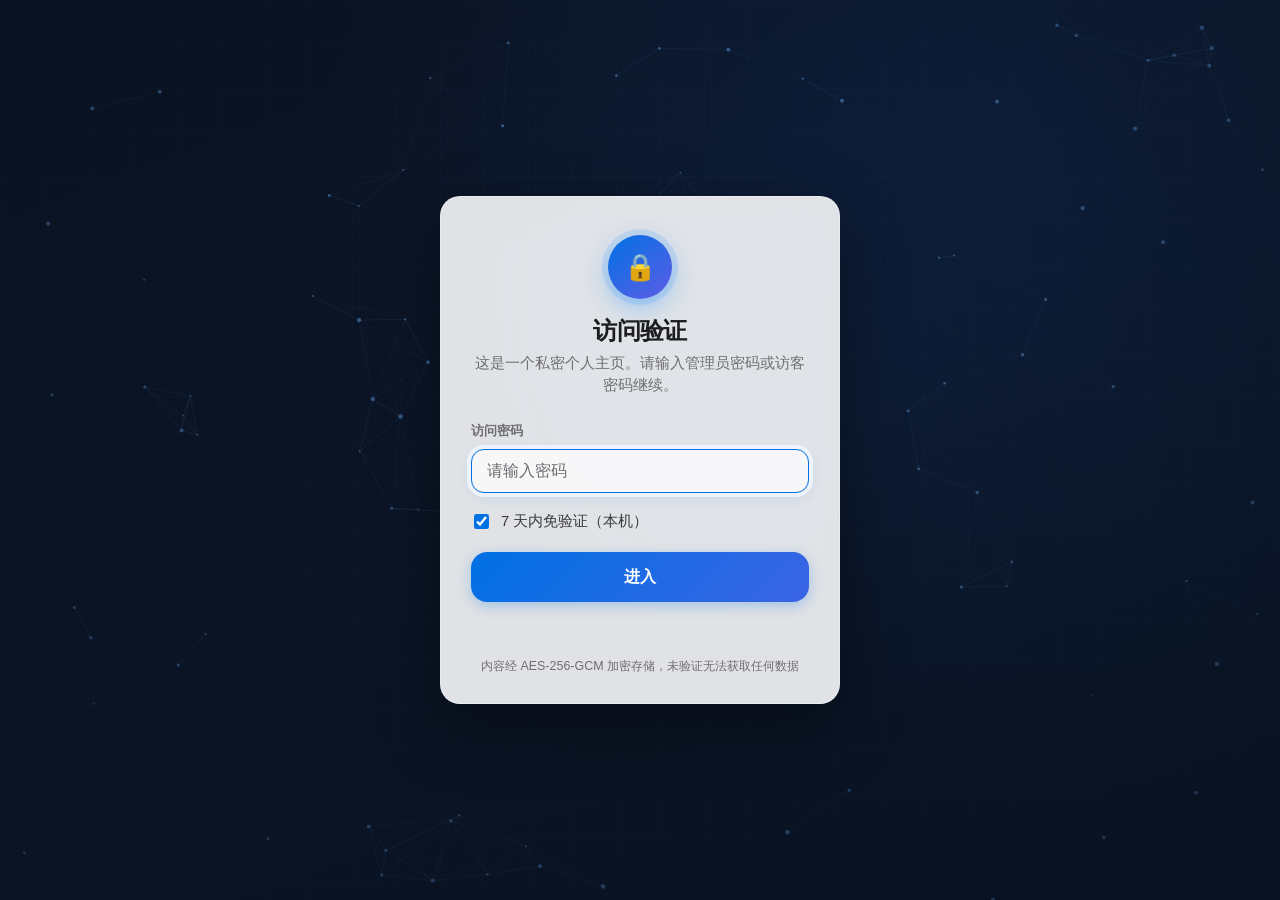
==== index.html @ 786c77e2 "revert: 底色恢复近白,移除全站粒子背景层(保留登录页粒子与各页光晕)" ====
<!DOCTYPE html>
<html lang="zh-CN" data-theme="light">
<head>
<meta charset="UTF-8" />
<meta name="viewport" content="width=device-width, initial-scale=1, viewport-fit=cover" />
<title>个人主页 · 访问验证</title>
<meta name="description" content="个人主页私密空间，需要访问密码。请输入管理员或访客密码后浏览完整内容。" />
<meta name="keywords" content="个人主页,简历,作品集,成长经历" />
<meta name="robots" content="index, follow" />
<meta name="theme-color" content="#ffffff" />
<meta property="og:type" content="website" />
<meta property="og:title" content="个人主页 · 访问验证" />
<meta property="og:description" content="个人主页私密空间，需要访问密码。" />
<link rel="icon" href="data:image/svg+xml,%3Csvg xmlns='http://www.w3.org/2000/svg' viewBox='0 0 100 100'%3E%3Ctext y='.9em' font-size='90'%3E%F0%9F%94%92%3C/text%3E%3C/svg%3E" />
<link rel="stylesheet" href="./assets/css/style.css?v=20260822e" />
</head>
<body>
<div id="app" class="app-root">
  <div class="boot-loading"><span class="spinner"></span><p>正在加载…</p></div>
</div>
<button id="backToTop" class="back-to-top" type="button" title="回到顶部" aria-label="回到顶部" hidden>↑</button>
<div id="toastHost" class="toast-host" aria-live="polite"></div>
<script type="module" src="./assets/js/app.js?v=20260822e"></script>
<noscript>
  <div style="padding:40px;text-align:center;font-family:sans-serif">
    本站需要启用 JavaScript 才能进行访问验证。
  </div>
</noscript>
</body>
</html>
---- assets/css/style.css ----
@charset "UTF-8";

/* ============================================================
   个人主页 · 全局样式（Apple 风 + 深蓝封面，参考 zzy420328.github.io）
   ============================================================ */

:root {
  --brand: #0071e3;
  --brand-soft: #eef4fd;
  --brand-strong: #0058b0;
  --bg: #f5f5f7;
  --bg-elev: #ffffff;
  --bg-sunken: #ececf0;
  --ink: #1d1d1f;
  --fill: rgba(0, 0, 0, 0.05);
  --fill-strong: rgba(0, 0, 0, 0.09);
  --text: #1d1d1f;
  --text-soft: #3a3a3f;
  --muted: #6e6e73;
  --border: rgba(0, 0, 0, 0.08);
  --danger: #d63031;
  --success: #1f8a4c;
  --warning: #c77700;
  --accent: #5e5ce6;
  --teal: #00a5a5;
  --amber: #c77700;
  --radius: 20px;
  --radius-sm: 14px;
  --shadow: 0 4px 16px rgba(0, 0, 0, 0.05), 0 16px 40px rgba(0, 0, 0, 0.06);
  --shadow-sm: 0 2px 10px rgba(0, 0, 0, 0.04);
  --shadow-hover: 0 8px 24px rgba(0, 0, 0, 0.08), 0 20px 48px rgba(0, 0, 0, 0.08);
  --maxw: 1080px;
  --nav-h: 64px;
  --font: -apple-system, BlinkMacSystemFont, "SF Pro Display", "SF Pro Text",
    "PingFang SC", "HarmonyOS Sans SC", "MiSans", "Microsoft YaHei",
    "Helvetica Neue", Arial, sans-serif;
  --mono: ui-monospace, "SF Mono", SFMono-Regular, Menlo, Consolas, monospace;
}

* { box-sizing: border-box; }

html { scroll-behavior: smooth; -webkit-text-size-adjust: 100%; }

body {
  margin: 0;
  font-family: var(--font);
  background: var(--bg);
  color: var(--text);
  line-height: 1.7;
  font-size: 16px;
  letter-spacing: 0;
  -webkit-font-smoothing: antialiased;
  text-rendering: optimizeLegibility;
  transition: background-color .25s ease, color .25s ease;
}

/* ---------- 每页专属动态背景 ---------- */

body::before {
  content: "";
  position: fixed; inset: 0;
  z-index: -1;
  pointer-events: none;
  background-image: var(--page-glow, none);
  background-size: 190% 190%;
  animation: bgDrift 30s ease-in-out infinite alternate;
}
@keyframes bgDrift {
  from { background-position: 0% 0%; }
  to { background-position: 100% 100%; }
}

/* 简历页 · 学术蓝 */
body[data-page="resume"] { --page-glow:
  radial-gradient(58% 48% at 14% 0%, color-mix(in srgb, #0071e3 14%, var(--bg)), transparent 70%),
  radial-gradient(50% 44% at 88% 16%, color-mix(in srgb, #5e5ce6 11%, var(--bg)), transparent 70%);
}
/* 实习经历页 · 靛青旅程 */
body[data-page="timeline"] { --page-glow:
  radial-gradient(56% 46% at 84% 0%, color-mix(in srgb, #5e5ce6 14%, var(--bg)), transparent 70%),
  radial-gradient(48% 42% at 10% 22%, color-mix(in srgb, #00a5a5 11%, var(--bg)), transparent 70%);
}
/* 项目经历页 · 琥珀创造 */
body[data-page="about"] { --page-glow:
  radial-gradient(56% 46% at 20% 0%, color-mix(in srgb, #c77700 12%, var(--bg)), transparent 70%),
  radial-gradient(46% 40% at 85% 20%, color-mix(in srgb, #d64545 9%, var(--bg)), transparent 70%);
}
/* 联系页 · 青色通讯 */
body[data-page="contact"] { --page-glow:
  radial-gradient(58% 48% at 50% 0%, color-mix(in srgb, #00a5a5 13%, var(--bg)), transparent 72%);
}
/* 搜索页 · 紫罗兰 */
body[data-page="search"] { --page-glow:
  radial-gradient(52% 46% at 82% 0%, color-mix(in srgb, #af52de 11%, var(--bg)), transparent 70%);
}
/* 文章页 · 静谧蓝灰 */
body[data-page="post"] { --page-glow:
  radial-gradient(50% 42% at 16% 0%, color-mix(in srgb, #0071e3 10%, var(--bg)), transparent 70%);
}
/* 404 · 活泼双色调 */
body[data-page="404"] { --page-glow:
  radial-gradient(50% 44% at 20% 10%, color-mix(in srgb, #af52de 13%, var(--bg)), transparent 70%),
  radial-gradient(50% 44% at 80% 80%, color-mix(in srgb, #ff9f0a 12%, var(--bg)), transparent 70%);
}
/* 项目作品集 · 玫瑰 */
body[data-page="works"] { --page-glow:
  radial-gradient(52% 44% at 80% 0%, color-mix(in srgb, #ff375f 10%, var(--bg)), transparent 70%);
}

a { color: var(--brand); text-decoration: none; }
a:active { opacity: .55; }
img { max-width: 100%; }
h1, h2, h3, h4 { line-height: 1.2; font-weight: 700; color: var(--text); letter-spacing: -0.022em; }
h1 { font-size: 1.9rem; margin: 0 0 .5em; }
h2 { font-size: 1.35rem; margin: 1.7em 0 .7em; }
h3 { font-size: 1.1rem; margin: 1.4em 0 .5em; }
p { margin: 0 0 1em; }
hr { border: none; border-top: 1px solid var(--border); margin: 1.8em 0; }
.muted { color: var(--muted); }
.text-soft { color: var(--text-soft); }
.center { text-align: center; }
.hidden { display: none !important; }

/* ---------- 动效基础 ---------- */

@keyframes fadeUp { from { opacity: 0; transform: translateY(22px); } to { opacity: 1; transform: none; } }
@keyframes popIn { from { opacity: 0; transform: scale(.86); } to { opacity: 1; transform: scale(1); } }
@keyframes floatSlow { 0%, 100% { transform: translateY(0); } 50% { transform: translateY(-7px); } }

/* ---------- 通用组件 ---------- */

.btn {
  position: relative;
  display: inline-flex;
  align-items: center;
  justify-content: center;
  gap: 6px;
  padding: 10px 20px;
  border-radius: 980px;
  border: none;
  background: var(--fill);
  color: var(--text);
  font-size: .94rem;
  font-weight: 600;
  font-family: inherit;
  cursor: pointer;
  overflow: hidden;
  transition: transform .2s cubic-bezier(.2, .8, .3, 1), box-shadow .25s ease, background-color .2s ease, opacity .15s ease;
  white-space: nowrap;
  -webkit-tap-highlight-color: transparent;
}
.btn:hover { background: var(--fill-strong); text-decoration: none; transform: translateY(-1px); box-shadow: 0 6px 18px rgba(0, 0, 0, 0.1); }
.btn:active { transform: translateY(0) scale(.97); opacity: .8; }
.btn:disabled { opacity: .4; cursor: not-allowed; transform: none; box-shadow: none; }
.btn-primary {
  background: linear-gradient(135deg, var(--brand) 0%, #5e5ce6 100%);
  background-size: 160% 160%;
  color: #fff;
  box-shadow: 0 4px 14px rgba(0, 113, 227, 0.28);
}
.btn-primary::after {
  content: ""; position: absolute; top: 0; left: -90%;
  width: 45%; height: 100%;
  background: linear-gradient(105deg, transparent, rgba(255, 255, 255, 0.38), transparent);
  transform: skewX(-20deg);
  transition: left .65s ease;
  pointer-events: none;
}
.btn-primary:hover {
  background-position: 95% 100%;
  color: #fff;
  box-shadow: 0 8px 24px rgba(0, 113, 227, 0.42);
}
.btn-primary:hover::after { left: 140%; }
.btn-danger {
  color: var(--danger);
  background: linear-gradient(180deg, transparent, color-mix(in srgb, var(--danger) 5%, transparent));
}
.btn-danger:hover {
  background: color-mix(in srgb, var(--danger) 12%, transparent);
  box-shadow: 0 6px 18px color-mix(in srgb, var(--danger) 22%, transparent);
}
.btn-sm { padding: 6px 14px; font-size: .84rem; }
.btn-sm::after { display: none; }
.btn-block { width: 100%; padding: 14px 18px; border-radius: 16px; font-size: 1.02rem; font-weight: 600; }

input[type="text"], input[type="password"], input[type="number"],
input[type="date"], input[type="url"], input[type="email"], select, textarea {
  width: 100%;
  padding: 12px 15px;
  border: 1px solid var(--border);
  border-radius: 13px;
  background: var(--bg-elev);
  color: var(--text);
  font-family: inherit;
  font-size: 1rem;
  transition: box-shadow .22s ease, border-color .22s ease, transform .18s ease;
}
input:hover, select:hover, textarea:hover { border-color: color-mix(in srgb, var(--brand) 35%, var(--border)); }
input::placeholder, textarea::placeholder { color: var(--muted); }
textarea { resize: vertical; min-height: 96px; line-height: 1.7; }
textarea.mono { font-family: var(--mono); font-size: .9rem; }
input:focus, select:focus, textarea:focus {
  outline: none;
  border-color: var(--brand);
  box-shadow: 0 0 0 4px var(--brand-soft), 0 4px 14px rgba(0, 113, 227, 0.12);
}

.field { margin-bottom: 16px; }
.field > label { display: block; font-size: .82rem; font-weight: 600; margin-bottom: 7px; color: var(--muted); }
.field .hint { font-size: .8rem; color: var(--muted); margin-top: 6px; padding: 0 2px; }
.grid-2 { display: grid; grid-template-columns: 1fr 1fr; gap: 0 16px; }

.card {
  background: var(--bg-elev);
  border: none;
  border-radius: var(--radius);
  padding: 26px 28px;
  box-shadow: var(--shadow-sm);
}

.tag {
  display: inline-block;
  padding: 7px 14px;
  border-radius: 12px;
  background: var(--fill);
  color: var(--text-soft);
  font-size: .82rem;
  font-weight: 600;
  line-height: 1.5;
  margin: 0 8px 8px 0;
  border: 1px solid transparent;
  transition: transform .18s ease, background-color .2s ease, border-color .2s ease, box-shadow .2s ease;
}
.tag:hover {
  transform: translateY(-2px);
  background: var(--brand-soft);
  border-color: color-mix(in srgb, var(--brand) 24%, transparent);
  color: var(--brand-strong);
  box-shadow: 0 4px 12px rgba(0, 113, 227, 0.14);
}
.tag-plain { background: transparent; color: var(--muted); padding: 2px 0; }
.tag-plain:hover { transform: none; background: transparent; border-color: transparent; color: var(--muted); box-shadow: none; }

.badge {
  display: inline-block;
  padding: 3px 11px;
  border-radius: 980px;
  font-size: .74rem;
  font-weight: 700;
  background: var(--fill);
  color: var(--muted);
}
.badge-draft { color: var(--warning); background: color-mix(in srgb, var(--warning) 14%, transparent); }
.badge-lock { color: var(--danger); background: color-mix(in srgb, var(--danger) 12%, transparent); }

.empty { text-align: center; padding: 60px 16px; color: var(--muted); font-size: .95rem; }

.spinner {
  display: inline-block;
  width: 18px; height: 18px;
  border: 2px solid var(--border);
  border-top-color: var(--brand);
  border-radius: 50%;
  animation: spin .7s linear infinite;
  vertical-align: -3px;
}
@keyframes spin { to { transform: rotate(360deg); } }

.boot-loading { display: flex; flex-direction: column; align-items: center; justify-content: center; min-height: 70vh; gap: 12px; color: var(--muted); }

/* ---------- 登录 / 初始化（科技风粒子背景） ---------- */

.gate {
  position: relative;
  min-height: 100vh;
  display: flex;
  align-items: center;
  justify-content: center;
  padding: 32px 18px;
  background:
    linear-gradient(rgba(120, 170, 255, 0.045) 1px, transparent 1px),
    linear-gradient(90deg, rgba(120, 170, 255, 0.045) 1px, transparent 1px),
    radial-gradient(circle at 78% 18%, rgba(23, 78, 166, 0.35), transparent 55%),
    linear-gradient(160deg, #0b1220 0%, #0e1a2e 55%, #091323 100%);
  background-size: 44px 44px, 44px 44px, auto, auto;
  overflow: hidden;
}
.gate-canvas {
  position: absolute; inset: 0;
  width: 100%; height: 100%;
  opacity: 0;
  animation: gateCanvasIn 1.2s ease both;
}
@keyframes gateCanvasIn { to { opacity: 1; } }
.gate-veil {
  position: absolute; inset: 0;
  background:
    radial-gradient(circle at 50% 42%, transparent 8%, rgba(9, 19, 35, 0.5) 82%),
    linear-gradient(180deg, rgba(10, 18, 32, 0.35) 0%, rgba(9, 16, 30, 0.55) 100%);
}
.gate-box {
  position: relative; z-index: 1;
  width: 100%;
  max-width: 400px;
  background: color-mix(in srgb, var(--bg-elev) 88%, transparent);
  backdrop-filter: blur(22px) saturate(160%);
  -webkit-backdrop-filter: blur(22px) saturate(160%);
  border: 1px solid rgba(255, 255, 255, 0.35);
  border-radius: var(--radius);
  padding: 38px 30px 26px;
  text-align: center;
  box-shadow: 0 24px 64px rgba(0, 0, 0, 0.4);
  animation: popIn .5s cubic-bezier(.2, .8, .3, 1) both;
}
.gate-box.wide { max-width: 540px; text-align: left; }
.gate-box .field, .gate-box .grid-2 { text-align: left; }
.gate-box input, .gate-box select, .gate-box textarea {
  background: color-mix(in srgb, var(--bg-elev) 75%, transparent);
}
@keyframes rise { from { opacity: 0; transform: translateY(12px); } }
.gate-logo {
  width: 64px; height: 64px; border-radius: 50%;
  display: flex; align-items: center; justify-content: center;
  background: linear-gradient(140deg, var(--brand), var(--accent));
  color: #fff; font-size: 26px; margin: 0 auto 18px;
  box-shadow: 0 0 0 6px rgba(10, 132, 255, 0.12), 0 8px 26px rgba(10, 132, 255, 0.35);
  animation: floatSlow 5s ease-in-out infinite;
}
.gate-box.wide .gate-logo { margin-left: 0; }
.gate h1 { font-size: 1.5rem; margin-bottom: 6px; letter-spacing: -0.03em; }
.gate .sub { color: var(--muted); font-size: .92rem; margin-bottom: 24px; line-height: 1.5; }
.gate-msg { font-size: .88rem; margin: 12px 0 0; min-height: 20px; }
.gate-msg.error { color: var(--danger); }
.gate-msg.ok { color: var(--success); }
.gate-foot { margin-top: 22px; font-size: .78rem; color: var(--muted); text-align: center; }
.remember {
  display: flex; align-items: center; gap: 10px;
  font-size: .92rem; color: var(--text-soft);
  margin: 4px 0 18px; text-align: left; cursor: pointer;
}
.remember input { width: auto; accent-color: var(--brand); transform: scale(1.15); }

/* ---------- 导航栏（成电蓝学术风） ---------- */

:root {
  --nav-ink: #003366;          /* 成电蓝 */
  --nav-ink-soft: #33517a;
  --nav-line: rgba(0, 51, 102, 0.14);
  --nav-accent: #003366;
}

/* ---------- 导航栏（深蓝科技底 + 流光） ---------- */

.nav {
  position: sticky;
  top: 0;
  z-index: 50;
  background: linear-gradient(135deg, rgba(0, 38, 76, 0.96) 0%, rgba(8, 58, 118, 0.94) 55%, rgba(10, 74, 143, 0.92) 100%);
  backdrop-filter: saturate(160%) blur(16px);
  -webkit-backdrop-filter: saturate(160%) blur(16px);
  border-bottom: 1px solid rgba(255, 255, 255, 0.1);
  transition: box-shadow .3s ease;
}
/* 底部流光线：青白渐变缓慢扫过 */
.nav::after {
  content: ""; position: absolute;
  left: 0; right: 0; bottom: -1px; height: 2px;
  background: linear-gradient(90deg, transparent 0%, #2c6fd1 30%, #7fd8ff 50%, #2c6fd1 70%, transparent 100%);
  background-size: 50% 100%;
  background-repeat: no-repeat;
  animation: navGlow 7s linear infinite;
  opacity: 0;
  transition: opacity .3s ease;
  pointer-events: none;
}
.nav.scrolled { box-shadow: 0 8px 28px rgba(0, 20, 50, 0.35); }
.nav.scrolled::after { opacity: 0.9; }
@keyframes navGlow {
  0% { background-position: -60% 0; }
  100% { background-position: 160% 0; }
}

.nav-inner {
  max-width: var(--maxw);
  height: 64px;
  margin: 0 auto;
  padding: 0 22px;
  display: flex;
  align-items: center;
  gap: 18px;
  transition: height .3s cubic-bezier(.2, .8, .3, 1);
}
.nav.scrolled .nav-inner { height: 52px; }
.nav-brand {
  display: inline-flex; align-items: center; gap: 10px;
  letter-spacing: -0.02em; white-space: nowrap;
  color: #fff;
}
.nav-brand:hover { text-decoration: none; }
.brand-mark {
  display: grid; place-items: center;
  width: 36px; height: 36px; border-radius: 50%;
  background: linear-gradient(140deg, #2c6fd1, #5e9bd6);
  color: #fff; font-size: 16px; font-weight: 700; flex: none;
  box-shadow: 0 3px 12px rgba(46, 140, 255, 0.45);
  transition: transform .35s cubic-bezier(.2, .8, .3, 1), box-shadow .3s ease;
  animation: brandBreath 3.2s ease-in-out infinite;
}
@keyframes brandBreath {
  0%, 100% { box-shadow: 0 3px 12px rgba(46, 140, 255, 0.45), 0 0 0 0 rgba(127, 216, 255, 0.4); }
  50% { box-shadow: 0 3px 16px rgba(46, 140, 255, 0.55), 0 0 0 8px rgba(127, 216, 255, 0); }
}

.nav-brand:hover .brand-mark { transform: rotate(10deg) scale(1.06); }
.brand-text { display: flex; flex-direction: column; justify-content: center; line-height: 1.25; }
.brand-text b { font-size: 17px; font-weight: 700; color: #fff; }
.brand-text small {
  font-size: 9.5px; font-weight: 600; letter-spacing: .08em;
  color: rgba(255, 255, 255, 0.6); text-transform: uppercase;
}
.nav-links { display: flex; align-items: center; gap: 2px; margin-left: 8px; flex: 1; overflow-x: auto; scrollbar-width: none; }
.nav-links::-webkit-scrollbar { display: none; }
.nav-links a {
  position: relative;
  padding: 8px 13px;
  border-radius: 8px;
  color: rgba(255, 255, 255, 0.82);
  font-size: .92rem;
  font-weight: 500;
  white-space: nowrap;
  transition: background-color .2s ease, color .2s ease;
}
/* 下划线：悬停从中间展开一半，当前页完全展开 */
.nav-links a::after {
  content: ""; position: absolute;
  left: 13px; right: 13px; bottom: 3px;
  height: 2.5px; border-radius: 2px;
  background: linear-gradient(90deg, #7fd8ff, #a8c8f0);
  transform: scaleX(0);
  transform-origin: center;
  transition: transform .3s cubic-bezier(.2, .8, .3, 1);
}
.nav-links a:hover { background: rgba(255, 255, 255, 0.1); color: #fff; text-decoration: none; }
.nav-links a:hover::after { transform: scaleX(0.5); }
.nav-links a.active { background: rgba(255, 255, 255, 0.12); color: #fff; font-weight: 700; }
.nav-links a.active::after { transform: scaleX(1); }
.nav-actions { display: flex; align-items: center; gap: 6px; }
.nav .icon-btn { color: rgba(255, 255, 255, 0.85); }
.nav .icon-btn:hover { background: rgba(255, 255, 255, 0.14); color: #fff; box-shadow: none; transform: translateY(-1px); }
.role-chip {
  font-size: .74rem; padding: 3px 10px; border-radius: 980px;
  background: rgba(255, 255, 255, 0.12); color: rgba(255, 255, 255, 0.8); border: none; font-weight: 600;
}
.role-chip.admin { background: rgba(127, 216, 255, 0.2); color: #cfeaff; }
.icon-btn {
  width: 34px; height: 34px;
  display: inline-flex; align-items: center; justify-content: center;
  border-radius: 50%; border: none;
  background: transparent; color: var(--text-soft);
  cursor: pointer; font-size: 15px; padding: 0;
  transition: background-color .2s ease, transform .2s cubic-bezier(.2, .8, .3, 1), box-shadow .2s ease;
}
.icon-btn:hover {
  background: var(--brand-soft);
  color: var(--brand-strong);
  transform: translateY(-1px) rotate(-6deg);
  box-shadow: 0 4px 12px rgba(0, 113, 227, 0.18);
}
.icon-btn:active { transform: scale(.9); }

.nav-toggle { display: none; }

/* ---------- 布局 ---------- */

.page {
  max-width: var(--maxw);
  margin: 0 auto;
  padding: 34px 22px 90px;
  animation: fade .3s cubic-bezier(.32, .72, 0, 1) both;
}
.page-narrow { max-width: 860px; }
.page-wide { max-width: var(--maxw); }
@keyframes fade { from { opacity: 0; transform: translateY(6px); } }

.page-head { margin-bottom: 30px; }
.page-head h1 { margin-bottom: 8px; font-size: clamp(30px, 4.6vw, 44px); font-weight: 700; letter-spacing: -0.03em; }
.page-head .desc { color: var(--muted); margin: 0; font-size: 17px; max-width: 720px; }

.crumbs { font-size: .84rem; color: var(--muted); margin-bottom: 14px; }
.crumbs a { color: var(--brand); }
.crumbs span { margin: 0 5px; opacity: .5; }
.crumbs b { font-weight: 500; }

/* 小节标签（eyebrow 风格） */
.section-title {
  display: flex; align-items: center; gap: 10px;
  font-size: 13px; font-weight: 700; text-transform: uppercase;
  letter-spacing: .08em; color: var(--brand);
  margin: 44px 0 16px;
}
.section-title::before {
  content: ""; width: 18px; height: 3px; border-radius: 2px; flex: none;
  background: var(--brand);
}
.section-title .edit-btn { margin-left: auto; text-transform: none; letter-spacing: 0; }

/* ---------- 首页 · 深蓝封面 ---------- */

.landing {
  position: relative;
  width: 100%;
  margin-top: calc(var(--nav-h) * -1);
  padding-top: var(--nav-h);
}
.landing-bg {
  position: relative;
  width: 100%;
  min-height: calc(100vh - var(--nav-h));
  min-height: calc(100svh - var(--nav-h));
  display: grid; place-items: center;
  overflow: hidden;
  text-align: center;
  padding: 72px 22px 96px;
  background-color: #2b3a4d;
  background-image:
    radial-gradient(circle at 22% 28%, rgba(94, 130, 176, 0.55), transparent 55%),
    radial-gradient(circle at 78% 72%, rgba(46, 74, 104, 0.6), transparent 58%),
    linear-gradient(160deg, #35506e 0%, #24354a 55%, #1b2735 100%);
}
.landing-video {
  position: absolute; inset: 0;
  width: 100%; height: 100%;
  object-fit: cover;
  transform: scale(1.04);
  opacity: 0;
  transition: opacity 1s ease;
}
.landing-video.is-ready { opacity: 1; }
.landing-veil {
  position: absolute; inset: 0;
  background:
    radial-gradient(circle at 50% 36%, rgba(27, 39, 53, 0.18), rgba(24, 34, 48, 0.6) 78%),
    linear-gradient(180deg, rgba(48, 52, 58, 0.5) 0%, rgba(38, 42, 48, 0.6) 45%, rgba(20, 27, 38, 0.84) 100%);
}
.landing-inner {
  position: relative; z-index: 1;
  display: flex; flex-direction: column; align-items: center;
  max-width: 640px;
  animation: floatSlow 7s 1.4s ease-in-out infinite;
}
.avatar-ring {
  position: relative; display: block;
  width: 168px; height: 168px;
  border-radius: 50%;
  padding: 5px;
  background: linear-gradient(150deg, rgba(255, 255, 255, 0.95), rgba(255, 255, 255, 0.45));
  box-shadow: 0 20px 50px rgba(0, 0, 0, 0.4);
  cursor: pointer;
  transition: transform .35s cubic-bezier(.2, .8, .3, 1), box-shadow .35s ease;
  color: inherit;
  animation: popIn .7s cubic-bezier(.2, .8, .3, 1) both;
}
.avatar-ring:hover {
  transform: translateY(-6px) scale(1.04);
  box-shadow: 0 28px 62px rgba(0, 0, 0, 0.48);
  text-decoration: none;
}
.avatar-hint {
  position: absolute; inset: 5px;
  display: grid; place-items: center;
  border-radius: 50%;
  background: rgba(0, 0, 0, 0.46);
  color: #fff;
  font-size: 15px; font-weight: 600; letter-spacing: .06em;
  opacity: 0;
  transition: opacity .3s ease;
}
.avatar-ring:hover .avatar-hint { opacity: 1; }
.avatar-ring img,
.avatar-fallback {
  width: 100%; height: 100%;
  border-radius: 50%;
}
.avatar-ring img { display: block; object-fit: cover; object-position: center 14%; background: #dfe4ea; }
.avatar-fallback {
  display: grid; place-items: center;
  background: linear-gradient(150deg, #dfe6ee, #b9c6d6);
  color: #33465c;
  font-size: 62px; font-weight: 700;
}
.landing h1 {
  margin: 30px 0 0;
  font-size: clamp(34px, 6.2vw, 60px);
  font-weight: 700;
  line-height: 1.14;
  color: #fff;
  letter-spacing: -0.03em;
  text-shadow: 0 2px 24px rgba(0, 0, 0, 0.32);
  animation: fadeUp .7s .12s cubic-bezier(.2, .8, .3, 1) both;
}
.landing-role {
  margin: 16px 0 0;
  font-size: clamp(16px, 2.4vw, 20px);
  color: rgba(255, 255, 255, 0.9);
  font-weight: 500;
  animation: fadeUp .7s .26s cubic-bezier(.2, .8, .3, 1) both;
}
.landing-contacts {
  display: flex; flex-wrap: wrap; justify-content: center;
  gap: 12px; margin-top: 34px;
  animation: fadeUp .7s .4s cubic-bezier(.2, .8, .3, 1) both;
}
.landing-contacts a {
  display: inline-flex; align-items: center; gap: 8px;
  padding: 11px 22px;
  border-radius: 980px;
  border: 1px solid rgba(255, 255, 255, 0.34);
  background: rgba(255, 255, 255, 0.14);
  backdrop-filter: blur(14px);
  -webkit-backdrop-filter: blur(14px);
  color: #fff;
  font-size: 15px;
  transition: background .25s ease, transform .25s ease, border-color .25s ease;
}
.landing-contacts a:hover {
  background: rgba(255, 255, 255, 0.26);
  border-color: rgba(255, 255, 255, 0.55);
  transform: translateY(-2px);
  text-decoration: none;
}
.landing-admin {
  position: absolute; top: calc(var(--nav-h) + 14px); right: 16px; z-index: 2;
}
.scroll-hint {
  position: absolute;
  left: 50%; bottom: 30px;
  transform: translateX(-50%);
  z-index: 1;
  display: flex; flex-direction: column; align-items: center; gap: 7px;
  color: rgba(255, 255, 255, 0.78);
  font-size: 12px; letter-spacing: .14em;
  animation: fadeUp .8s .8s ease both;
  cursor: pointer;
  padding: 10px 18px;
  border-radius: 980px;
  border: none;
  background: transparent;
  transition: color .25s ease, background-color .25s ease;
}
.scroll-hint:hover {
  color: #fff;
  background: rgba(255, 255, 255, 0.14);
  backdrop-filter: blur(10px);
  -webkit-backdrop-filter: blur(10px);
}
.scroll-hint::after {
  content: "";
  width: 20px; height: 20px;
  border-right: 2px solid currentColor;
  border-bottom: 2px solid currentColor;
  transform: rotate(45deg) translate(-3px, -3px);
  animation: nudge 1.9s ease-in-out infinite;
}
@keyframes nudge { 0%, 100% { opacity: 0.35; } 50% { opacity: 1; } }

/* 首页 · 封面下方区块 */
.nav-cards {
  display: grid;
  grid-template-columns: repeat(auto-fill, minmax(240px, 1fr));
  gap: 14px;
}
.nav-card {
  display: flex; align-items: center; gap: 14px;
  padding: 18px 20px;
  background: var(--bg-elev);
  border-radius: var(--radius);
  box-shadow: var(--shadow-sm);
  color: var(--text);
  position: relative;
  transition: transform .2s ease, box-shadow .2s ease;
}
.nav-card:hover { transform: translateY(-2px); box-shadow: var(--shadow-hover); text-decoration: none; }
.nav-card:active { transform: scale(.99); }
.nav-card .ic { font-size: 24px; width: 26px; text-align: center; flex: none; }
.nav-card .tx { min-width: 0; }
.nav-card h3 { margin: 0; font-size: 1.02rem; font-weight: 600; }
.nav-card p { margin: 0; font-size: .82rem; color: var(--muted); }
.nav-card::after {
  content: "\203A"; margin-left: auto; color: var(--muted);
  font-size: 1.4rem; line-height: 1; opacity: .55; font-weight: 300;
}

/* ---------- 简历 ---------- */

.group {
  background: var(--bg-elev);
  border-radius: var(--radius);
  overflow: hidden;
  margin-bottom: 10px;
  box-shadow: var(--shadow-sm);
}
.entry {
  position: relative;
  padding: 20px 26px;
  border: none;
  background: var(--bg-elev);
  margin-bottom: 0;
}
.entry + .entry::before {
  content: ""; position: absolute; left: 26px; right: 0; top: 0;
  height: 1px; background: var(--border);
}
.entry-head { display: flex; flex-wrap: wrap; align-items: baseline; gap: 10px; }
.entry-head h3 { margin: 0; font-size: 1.08rem; font-weight: 700; }
.entry-head .at { color: var(--text-soft); font-weight: 500; font-size: .92rem; }
.entry-head .period {
  margin-left: auto; color: var(--muted); font-size: .84rem;
  font-variant-numeric: tabular-nums;
  padding: 2px 12px; border-radius: 980px; background: var(--fill);
}
.entry .desc { margin: 8px 0 0; color: var(--text-soft); font-size: .94rem; }
.entry ul { margin: 8px 0 0; padding-left: 20px; color: var(--text-soft); font-size: .94rem; }
.entry ul li + li { margin-top: 6px; }

.skill-row { margin-bottom: 14px; }
.skill-row:last-child { margin-bottom: 0; }
.skill-row .name { display: flex; justify-content: space-between; font-size: .92rem; margin-bottom: 6px; }
.skill-bar { height: 6px; border-radius: 3px; background: var(--fill); overflow: hidden; }
.skill-bar > i {
  display: block; height: 100%; border-radius: 3px;
  background: linear-gradient(90deg, var(--brand-strong), var(--brand) 55%, var(--accent));
  transition: width .6s cubic-bezier(.32, .72, 0, 1);
}

/* ---------- 实习经历 · 时间轴 ---------- */

.exp-timeline { position: relative; display: grid; gap: 26px; }
.exp-item {
  display: grid;
  grid-template-columns: 132px 34px minmax(0, 1fr);
  align-items: stretch;
}
.exp-date { padding-top: 28px; padding-right: 18px; text-align: right; }
.exp-date strong { display: block; font-size: 19px; font-weight: 700; line-height: 1.3; }
.exp-date span { display: block; color: var(--muted); font-size: 14px; }
.exp-rail { position: relative; display: flex; justify-content: center; }
.exp-rail::before {
  content: ""; position: absolute; top: 0; bottom: -26px; width: 2px;
  background: linear-gradient(180deg, var(--brand), rgba(94, 92, 230, 0.25));
}
.exp-item:last-child .exp-rail::before { bottom: 0; }
.exp-dot {
  position: relative; z-index: 1;
  margin-top: 30px;
  width: 16px; height: 16px; border-radius: 50%;
  background: var(--brand);
  box-shadow: 0 0 0 5px rgba(0, 113, 227, 0.16);
  animation: dotPulse 2.6s ease-in-out infinite;
}
@keyframes dotPulse {
  0%, 100% { box-shadow: 0 0 0 5px rgba(0, 113, 227, 0.16); }
  50% { box-shadow: 0 0 0 9px rgba(0, 113, 227, 0.08); }
}
.exp-item.alt .exp-dot {
  background: var(--accent);
  box-shadow: 0 0 0 5px rgba(94, 92, 230, 0.16);
  animation: dotPulseAlt 2.6s ease-in-out infinite;
}
@keyframes dotPulseAlt {
  0%, 100% { box-shadow: 0 0 0 5px rgba(94, 92, 230, 0.16); }
  50% { box-shadow: 0 0 0 9px rgba(94, 92, 230, 0.08); }
}
.exp-card {
  margin-left: 18px;
  padding: 26px 30px;
  border-radius: var(--radius);
  background: var(--bg-elev);
  box-shadow: var(--shadow);
  border-top: 4px solid var(--brand);
}
.exp-item.alt .exp-card { border-top-color: var(--accent); }
.exp-card h3 { margin: 0 0 8px; font-size: 22px; font-weight: 700; }
.exp-org { display: flex; align-items: center; gap: 14px; margin-bottom: 14px; }
.exp-org-main { min-width: 0; flex: 1; }
.exp-org-main h3 { margin: 0 0 4px; }
.exp-org-main .meta { margin: 0; }

/* 机构徽标（全站浅色，单版本） */
.org-logo {
  height: 56px; width: auto; max-width: 190px;
  object-fit: contain;
  flex: none;
}

/* 教育背景校徽放大 */
.entry .org-logo { height: 80px; max-width: 340px; }
.org-logo-text {
  display: grid; place-items: center;
  width: 44px; height: 44px;
  background: #003366;
  color: #fff;
  font-size: 19px; font-weight: 700;
  border-radius: 12px;
}

.entry-head { align-items: center; }
.entry-main { flex: 1; min-width: 0; display: flex; align-items: baseline; gap: 10px; flex-wrap: wrap; }
.entry-line { display: flex; align-items: baseline; gap: 10px; flex-wrap: wrap; min-width: 0; }
.entry-main .period { margin-left: auto; }
.exp-card .meta { margin: 0 0 16px; color: var(--muted); font-size: 15px; }
.exp-degree {
  display: inline-block;
  margin-left: 10px;
  padding: 3px 12px;
  border-radius: 980px;
  background: var(--brand-soft);
  color: var(--brand-strong);
  font-size: 13px; font-weight: 700;
  vertical-align: middle;
}
.exp-item.alt .exp-degree { background: rgba(94, 92, 230, 0.14); color: var(--brand-strong); }
.exp-card ul { margin: 0; padding-left: 20px; }
.exp-card li { font-size: 15px; }
.exp-card li + li { margin-top: 8px; }
.chip-row { display: flex; flex-wrap: wrap; gap: 9px; margin-top: 18px; }
.chip {
  padding: 8px 14px;
  border-radius: 12px;
  background: var(--fill);
  font-size: 14px; font-weight: 600;
  color: var(--text-soft);
}

/* ---------- 项目经历 ---------- */

/* ---------- 项目经历（瀑布流：卡片按实际内容高度排列） ---------- */

.pj-grid { columns: 2; column-gap: 22px; }
.pj-grid > .pj-card {
  break-inside: avoid;
  margin-bottom: 22px;
}
.pj-card {
  display: flex; flex-direction: column;
  padding: 30px 32px;
  border-radius: var(--radius);
  background: var(--bg-elev);
  box-shadow: var(--shadow);
  transition: transform .2s ease, box-shadow .2s ease;
}
.pj-card:hover { transform: translateY(-2px); box-shadow: var(--shadow-hover); }
.pj-head {
  display: flex; justify-content: space-between; align-items: center; gap: 14px;
  margin-bottom: 16px;
  font-size: 14px; font-weight: 700;
}
.pj-head span { color: var(--muted); }
.pj-head strong {
  padding: 5px 14px;
  border-radius: 980px;
  background: var(--brand-soft);
  color: var(--brand-strong);
  white-space: nowrap;
}
.pj-card h2 { margin: 0 0 12px; font-size: 23px; font-weight: 700; }
.pj-card > p { margin: 0; color: var(--muted); font-size: 15px; }
.pj-card ul { margin: 16px 0 0; padding-left: 20px; font-size: 15px; color: var(--text-soft); }
.pj-card ul li + li { margin-top: 8px; }
.pj-foot {
  display: flex; flex-wrap: wrap; gap: 9px;
  margin-top: auto;
  padding-top: 22px;
}
.pj-foot span {
  padding: 9px 14px;
  border-radius: 12px;
  background: var(--brand-soft);
  color: var(--brand-strong);
  font-size: 13px; font-weight: 700;
}

/* ---------- 面试笔记（仅管理员） ---------- */

.note-btn {
  background: var(--brand-soft);
  color: var(--brand-strong);
  flex: none;
  margin-left: 8px;
}
.note-btn:hover { background: color-mix(in srgb, var(--brand) 18%, transparent); }
.note-btn.has { box-shadow: inset 0 0 0 1px color-mix(in srgb, var(--brand) 45%, transparent); }
.note-btn.has::after {
  content: "●";
  font-size: .55em;
  vertical-align: 2px;
  margin-left: 4px;
  color: var(--brand);
}
.pj-head { flex-wrap: wrap; }

/* ---------- 文章时间轴(最近更新/文章页) ---------- */

.filters {
  display: flex; gap: 4px; margin-bottom: 22px; padding: 4px;
  background: var(--fill); border-radius: 14px; overflow-x: auto;
}
.filters button {
  flex: 1; min-width: max-content;
  padding: 7px 15px; border-radius: 10px; border: none;
  background: transparent; color: var(--text); cursor: pointer;
  font-size: .87rem; font-family: inherit; font-weight: 600;
  transition: background-color .2s ease, color .2s ease, transform .15s ease, box-shadow .2s ease;
}
.filters button:hover { background: var(--fill-strong); }
.filters button:active { transform: scale(.96); }
.filters button.active {
  background: linear-gradient(135deg, var(--brand), var(--accent));
  color: #fff;
  box-shadow: 0 4px 14px rgba(0, 113, 227, 0.3);
}

.timeline { position: relative; background: transparent; border-radius: 0; overflow: visible; padding-left: 0; }
.tl-item { position: relative; margin-bottom: 0; }
.tl-card {
  display: block; position: relative;
  padding: 18px 24px;
  border-radius: var(--radius-sm);
  background: var(--bg-elev);
  box-shadow: var(--shadow-sm);
  border: none; color: var(--text);
  margin-bottom: 12px;
  transition: transform .2s ease, box-shadow .2s ease;
}
.tl-card:hover { transform: translateY(-2px); box-shadow: var(--shadow-hover); text-decoration: none; }
.tl-card::after { display: none; }
.tl-meta { display: flex; flex-wrap: wrap; align-items: center; gap: 8px; font-size: .8rem; color: var(--muted); margin-bottom: 4px; }
.tl-card h3 { margin: 0 0 4px; font-size: 1.04rem; font-weight: 700; }
.tl-card p { margin: 0; font-size: .9rem; color: var(--muted); overflow: hidden; text-overflow: ellipsis; display: -webkit-box; -webkit-line-clamp: 2; -webkit-box-orient: vertical; }

/* ---------- 文章 ---------- */

.article-head { border-bottom: 1px solid var(--border); padding-bottom: 18px; margin-bottom: 24px; }
.article-head h1 { margin-bottom: 12px; font-size: clamp(28px, 4.2vw, 40px); letter-spacing: -0.03em; }
.toc {
  background: var(--bg-elev);
  border-radius: var(--radius-sm); padding: 18px 22px; margin-bottom: 24px;
  box-shadow: var(--shadow-sm);
}
.toc strong { font-size: .78rem; text-transform: uppercase; letter-spacing: .08em; color: var(--muted); font-weight: 700; }
.toc ul { list-style: none; margin: 10px 0 0; padding: 0; font-size: .92rem; }
.toc li { margin: 6px 0; }
.toc li.lv3 { padding-left: 16px; }
.toc li.lv4 { padding-left: 32px; }

.md { font-size: 1.02rem; line-height: 1.75; }
.md h2 { font-size: 1.3rem; }
.md img { border-radius: var(--radius-sm); display: block; margin: 18px auto; }
.md blockquote {
  margin: 18px 0; padding: 2px 16px; border-left: 3px solid var(--border);
  color: var(--muted);
}
.md ul, .md ol { padding-left: 22px; }
.md li { margin: 4px 0; }
.md code {
  font-family: var(--mono); font-size: .86em; padding: 2px 7px;
  border-radius: 6px; background: var(--fill); color: var(--text);
}
.md table { width: 100%; border-collapse: collapse; margin: 18px 0; font-size: .92rem; display: block; overflow-x: auto; }
.md th, .md td { border-bottom: 1px solid var(--border); padding: 9px 12px; text-align: left; }
.md th { color: var(--muted); font-weight: 600; }
.md .anchor { opacity: 0; margin-left: 6px; font-size: .8em; text-decoration: none; }
.md h2:hover .anchor, .md h3:hover .anchor, .md h4:hover .anchor { opacity: .4; }

.code-block { position: relative; margin: 18px 0; }
.code-block pre {
  margin: 0; padding: 18px; overflow-x: auto; border-radius: var(--radius-sm);
  background: #1b2735; border: none;
}
.code-block code { background: none; padding: 0; color: #e5e5e7; font-size: .86rem; line-height: 1.6; font-family: var(--mono); }
.code-copy {
  position: absolute; top: 10px; right: 10px; padding: 3px 11px;
  font-size: .74rem; border-radius: 999px; border: none;
  background: rgba(120, 120, 128, .32); color: #f5f5f7; cursor: pointer; opacity: 0; transition: opacity .2s;
}
.code-block:hover .code-copy { opacity: 1; }
.code-lang { position: absolute; top: 13px; right: 80px; font-size: .72rem; color: #8e8e93; }
.tk-key { color: #ff7ab2; } .tk-str { color: #91d462; } .tk-com { color: #6c7986; }
.tk-num { color: #d0bf69; } .tk-fn { color: #6bb9ff; } .tk-tag { color: #ff8170; }

/* ---------- 项目作品集(works) ---------- */

.proj-grid { display: grid; grid-template-columns: repeat(auto-fill, minmax(280px, 1fr)); gap: 18px; }
.proj-card {
  background: var(--bg-elev); border: none;
  border-radius: var(--radius); overflow: hidden; display: flex; flex-direction: column;
  box-shadow: var(--shadow-sm);
  transition: transform .2s ease, box-shadow .2s ease;
}
.proj-card:hover { transform: translateY(-2px); box-shadow: var(--shadow-hover); }
.proj-cover { aspect-ratio: 16/9; background: var(--fill); object-fit: cover; width: 100%; }
.proj-body { padding: 18px 22px 22px; flex: 1; display: flex; flex-direction: column; }
.proj-body h3 { margin: 0 0 6px; font-size: 1.04rem; font-weight: 700; }
.proj-body p { font-size: .9rem; color: var(--muted); flex: 1; }

/* ---------- 联系方式 ---------- */

.contact-list { display: grid; grid-template-columns: repeat(auto-fill, minmax(300px, 1fr)); gap: 14px; }
.contact-item {
  display: flex; align-items: center; gap: 14px; padding: 18px 22px;
  border-radius: var(--radius-sm);
  background: var(--bg-elev);
  box-shadow: var(--shadow-sm);
  color: var(--text);
  transition: transform .2s ease, box-shadow .2s ease;
}
.contact-item:hover { transform: translateY(-2px); box-shadow: var(--shadow-hover); text-decoration: none; }
.contact-item .ic { font-size: 22px; width: 24px; text-align: center; }
.contact-item .k { font-size: .78rem; color: var(--muted); }
.contact-item .v { font-size: .95rem; word-break: break-all; }

/* ---------- 搜索 ---------- */

.search-box { position: relative; margin-bottom: 18px; }
.search-box input { border-radius: 14px; padding: 13px 16px; }
.search-results { display: flex; flex-direction: column; gap: 10px; }

/* ---------- 404 ---------- */

.page-404 { text-align: center; padding-top: 18vh; }
.err-code { font-size: 5rem; font-weight: 700; color: var(--muted); line-height: 1; opacity: .3; letter-spacing: -0.04em; }

/* ---------- 管理后台 ---------- */

.admin-layout { display: grid; grid-template-columns: 180px 1fr; gap: 24px; align-items: start; }
.admin-menu {
  position: sticky; top: calc(var(--nav-h) + 16px);
  display: flex; flex-direction: column; gap: 3px;
  padding: 8px;
  background: var(--bg-elev);
  border-radius: var(--radius-sm);
  box-shadow: var(--shadow-sm);
}
.admin-menu button {
  text-align: left; padding: 9px 14px; border-radius: 10px; border: none;
  background: transparent; color: var(--text); cursor: pointer; font-family: inherit; font-size: .93rem; font-weight: 500;
  transition: background-color .15s ease, color .15s ease;
}
.admin-menu button:hover { background: var(--fill); transform: translateX(2px); }
.admin-menu button.active {
  background: linear-gradient(135deg, var(--brand), var(--accent));
  color: #fff; font-weight: 600;
  box-shadow: 0 4px 14px rgba(0, 113, 227, 0.3);
}

.publish-bar {
  position: sticky; top: calc(var(--nav-h) + 10px); z-index: 20;
  display: flex; flex-wrap: wrap; align-items: center; gap: 8px;
  padding: 12px 16px; margin-bottom: 18px;
  background: color-mix(in srgb, var(--bg-elev) 88%, transparent);
  backdrop-filter: saturate(180%) blur(20px);
  -webkit-backdrop-filter: saturate(180%) blur(20px);
  border: 1px solid var(--border);
  border-radius: var(--radius-sm);
  box-shadow: var(--shadow-sm);
}
.publish-bar .status { font-size: .84rem; color: var(--muted); flex: 1; min-width: 150px; }
.publish-bar .status.dirty { color: var(--warning); }

.repeat-item {
  border: 1px solid var(--border); border-radius: var(--radius-sm);
  padding: 16px 18px; margin-bottom: 12px; background: var(--bg-elev);
}
.repeat-head { display: flex; align-items: center; gap: 8px; margin-bottom: 12px; }
.repeat-head .t { font-weight: 700; font-size: .95rem; flex: 1; }
.list-row {
  display: flex; align-items: center; gap: 12px; padding: 13px 18px;
  border: 1px solid var(--border); border-radius: var(--radius-sm);
  background: var(--bg-elev); margin-bottom: 10px; color: var(--text);
  box-shadow: var(--shadow-sm);
  transition: transform .15s ease, box-shadow .15s ease;
}
.list-row:hover { transform: translateY(-1px); box-shadow: var(--shadow-hover); }
.list-row .t { flex: 1; min-width: 0; }
.list-row .t b { display: block; font-size: .96rem; font-weight: 600; overflow: hidden; text-overflow: ellipsis; white-space: nowrap; }
.list-row .t small { color: var(--muted); font-size: .8rem; }

.editor-split { display: grid; grid-template-columns: 1fr 1fr; gap: 12px; }
.editor-split .preview {
  border: 1px solid var(--border); border-radius: 13px;
  padding: 16px 20px; background: var(--bg-sunken); overflow: auto; max-height: 560px;
}
.md-toolbar { display: flex; flex-wrap: wrap; gap: 6px; margin-bottom: 8px; }
.md-toolbar button {
  padding: 5px 13px; font-size: .8rem; border-radius: 999px;
  border: none; background: var(--fill); color: var(--text-soft);
  font-weight: 600; cursor: pointer; font-family: inherit;
}
.md-toolbar button:hover { background: var(--fill-strong); }

.modal-mask {
  position: fixed; inset: 0; z-index: 200; background: rgba(15, 23, 36, .5);
  display: flex; align-items: center; justify-content: center; padding: 20px;
  animation: fade .22s ease both; backdrop-filter: blur(4px);
}
.modal {
  width: 100%; max-width: 680px; max-height: 88vh; overflow: auto;
  background: var(--bg-elev); border-radius: var(--radius); box-shadow: 0 24px 70px rgba(0, 0, 0, 0.3);
  padding: 26px 28px; border: 1px solid var(--border);
  animation: modalIn .38s cubic-bezier(.2, .9, .3, 1.15) both;
}
@keyframes modalIn {
  from { opacity: 0; transform: translateY(26px) scale(.96); }
  to { opacity: 1; transform: none; }
}
.modal-head { display: flex; align-items: center; margin-bottom: 18px; }
.modal-head h2 { margin: 0; font-size: 1.15rem; flex: 1; }
.modal-foot { display: flex; justify-content: flex-end; gap: 10px; margin-top: 20px; }

.toast-host { position: fixed; right: 16px; bottom: 16px; z-index: 300; display: flex; flex-direction: column; gap: 8px; }
.toast {
  padding: 13px 19px; border-radius: 14px;
  background: color-mix(in srgb, var(--bg-elev) 92%, transparent);
  backdrop-filter: saturate(180%) blur(20px);
  -webkit-backdrop-filter: saturate(180%) blur(20px);
  border: 1px solid var(--border);
  border-left: 3px solid var(--brand);
  box-shadow: var(--shadow); font-size: .9rem;
  animation: toastIn .32s cubic-bezier(.2, .9, .3, 1.1) both; max-width: 320px;
}
.toast.err { border-left-color: var(--danger); }
.toast.ok { border-left-color: var(--success); }
@keyframes toastIn {
  from { opacity: 0; transform: translateX(30px) scale(.96); }
  to { opacity: 1; transform: none; }
}

.back-to-top {
  position: fixed; right: 16px; bottom: 16px; z-index: 60;
  width: 42px; height: 42px; border-radius: 50%;
  border: 1px solid var(--border);
  background: color-mix(in srgb, var(--bg-elev) 90%, transparent);
  backdrop-filter: saturate(180%) blur(20px);
  -webkit-backdrop-filter: saturate(180%) blur(20px);
  color: var(--brand);
  cursor: pointer; font-size: 17px; box-shadow: var(--shadow-sm);
  transition: transform .2s cubic-bezier(.2, .8, .3, 1), box-shadow .2s ease, background-color .2s ease;
}
.back-to-top:hover {
  transform: translateY(-3px);
  background: var(--brand);
  border-color: var(--brand);
  color: #fff;
  box-shadow: 0 8px 22px rgba(0, 113, 227, 0.38);
}
.back-to-top:active { transform: scale(.9); }

.footer {
  max-width: var(--maxw); margin: 0 auto;
  text-align: center; padding: 26px 22px 42px;
  color: var(--muted); font-size: .8rem;
  border-top: 1px solid var(--border);
}

/* ---------- 简历版本管理 ---------- */

.badge.status-none { color: var(--muted); background: var(--fill); }
.badge.status-applied { color: var(--brand-strong); background: var(--brand-soft); }
.badge.status-interview { color: var(--warning); background: color-mix(in srgb, var(--warning) 16%, transparent); }
.badge.status-closed { color: var(--success); background: color-mix(in srgb, var(--success) 16%, transparent); }
.badge-applied { color: var(--accent); background: rgba(94, 92, 230, 0.14); }

.ver-head { display: flex; align-items: flex-start; justify-content: space-between; gap: 14px; flex-wrap: wrap; }
.ver-stats { display: flex; flex-wrap: wrap; gap: 8px; margin: 16px 0 18px; }
.ver-stat {
  display: inline-flex; align-items: center; gap: 7px;
  padding: 7px 15px; border-radius: 980px; border: none;
  background: var(--fill); color: var(--text-soft);
  font-family: inherit; font-size: .86rem; font-weight: 600; cursor: pointer;
  transition: background-color .15s ease, color .15s ease;
}
.ver-stat b { font-weight: 700; font-variant-numeric: tabular-nums; }
.ver-stat .dot { width: 7px; height: 7px; border-radius: 50%; background: var(--muted); }
.ver-stat .dot.s-applied { background: var(--brand); }
.ver-stat .dot.s-interview { background: var(--warning); }
.ver-stat .dot.s-closed { background: var(--success); }
.ver-stat:hover { background: var(--fill-strong); }
.ver-stat.active { background: var(--ink); color: var(--bg-elev); }
.ver-stat.active .dot { background: currentColor; }

.ver-grid { display: grid; grid-template-columns: repeat(auto-fill, minmax(300px, 1fr)); gap: 14px; }
.ver-card {
  position: relative; overflow: hidden;
  padding: 18px 18px 16px 22px;
  border-radius: var(--radius-sm);
  background: var(--bg-elev);
  box-shadow: var(--shadow-sm);
  transition: transform .18s ease, box-shadow .18s ease;
}
.ver-card:hover { transform: translateY(-2px); box-shadow: var(--shadow-hover); }
.ver-card::before {
  content: ""; position: absolute; left: 0; top: 16px; bottom: 16px;
  width: 4px; border-radius: 0 4px 4px 0; background: var(--st, var(--muted));
}
.ver-card.s-none { --st: var(--muted); }
.ver-card.s-applied { --st: var(--brand); }
.ver-card.s-interview { --st: var(--warning); }
.ver-card.s-closed { --st: var(--success); }
.ver-top { display: flex; align-items: center; gap: 8px; margin-bottom: 10px; }
.ver-time { margin-left: auto; font-size: .76rem; color: var(--muted); font-variant-numeric: tabular-nums; }
.ver-name { margin: 0 0 3px; font-size: 1.02rem; font-weight: 700; overflow: hidden; text-overflow: ellipsis; white-space: nowrap; }
.ver-target { margin: 0; font-size: .88rem; color: var(--text-soft); }
.ver-meta { margin: 2px 0 0; font-size: .78rem; color: var(--muted); }
.ver-note {
  margin: 6px 0 0; font-size: .82rem; color: var(--muted);
  overflow: hidden; text-overflow: ellipsis; display: -webkit-box;
  -webkit-line-clamp: 2; -webkit-box-orient: vertical;
}
.ver-actions {
  display: flex; flex-wrap: wrap; gap: 6px;
  margin-top: 14px; padding-top: 12px; border-top: 1px solid var(--border);
}
.btn-apply { background: var(--brand-soft); color: var(--brand-strong); }
.btn-apply:hover { background: color-mix(in srgb, var(--brand) 20%, transparent); }

.ver-source-hint {
  padding: 10px 14px; margin-bottom: 16px;
  border-radius: var(--radius-sm);
  background: var(--brand-soft); color: var(--brand-strong);
  font-size: .86rem; font-weight: 500;
}
.ver-divider {
  display: flex; align-items: center; gap: 12px;
  margin: 22px 0 14px; color: var(--muted);
  font-size: .78rem; font-weight: 700; text-transform: uppercase; letter-spacing: .08em;
}
.ver-divider::after { content: ""; height: 1px; background: var(--border); flex: 1; }

.modal-resume .card { background: var(--bg-sunken); box-shadow: none; }
.modal-resume .repeat-item { background: var(--bg-elev); }

.ver-preview-head { display: flex; align-items: center; gap: 10px; flex-wrap: wrap; }

/* ---------- 卡片逐个浮现（列表容器内联动画） ---------- */

.nav-cards > *, .pj-grid > *, .exp-timeline > *, .contact-list > *, .proj-grid > * {
  animation: fadeUp .55s cubic-bezier(.2, .8, .3, 1) both;
}
.nav-cards > *:nth-child(2), .pj-grid > *:nth-child(2), .exp-timeline > *:nth-child(2),
.contact-list > *:nth-child(2), .proj-grid > *:nth-child(2) { animation-delay: .07s; }
.nav-cards > *:nth-child(3), .pj-grid > *:nth-child(3), .exp-timeline > *:nth-child(3),
.contact-list > *:nth-child(3), .proj-grid > *:nth-child(3) { animation-delay: .14s; }
.nav-cards > *:nth-child(4), .pj-grid > *:nth-child(4), .exp-timeline > *:nth-child(4),
.contact-list > *:nth-child(4), .proj-grid > *:nth-child(4) { animation-delay: .21s; }
.pj-grid > *:nth-child(5) { animation-delay: .21s; }
.pj-grid > *:nth-child(6) { animation-delay: .28s; }
.page-head { animation: fadeUp .5s cubic-bezier(.2, .8, .3, 1) both; }

/* 数字与排版细节 */
.exp-date strong, .entry-head .period, .ver-time, .tl-meta, .stat-num {
  font-variant-numeric: tabular-nums;
}
h1, h2, h3 { text-wrap: balance; }
p { text-wrap: pretty; }

/* ---------- 响应式 ---------- */

@media (max-width: 900px) {
  .pj-grid { columns: 1; }
  .admin-layout { grid-template-columns: 1fr; }
  .admin-menu { position: static; flex-direction: row; overflow-x: auto; padding-bottom: 6px; gap: 6px; }
  .admin-menu button { white-space: nowrap; background: var(--fill); }
  .editor-split { grid-template-columns: 1fr; }
  .editor-split .preview { display: none; }
  .exp-item { grid-template-columns: 20px minmax(0, 1fr); }
  .exp-date { grid-column: 1 / -1; padding: 0 0 12px 34px; text-align: left; }
  .exp-date strong { display: inline; font-size: 17px; }
  .exp-date span { display: inline; margin-left: 8px; }
  .exp-rail::before { top: -30px; }
  .exp-dot { margin-top: 6px; }
  .exp-card { margin-left: 14px; padding: 22px 20px; }
}

@media (max-width: 720px) {
  body { font-size: 15px; }
  .nav-toggle { display: inline-flex; }
  .brand-text small { display: none; }
  .nav-links {
    position: absolute; top: var(--nav-h); left: 0; right: 0;
    flex-direction: column; align-items: stretch; gap: 0; margin: 0; padding: 8px 12px 14px;
    background: linear-gradient(160deg, rgba(0, 38, 76, 0.98), rgba(10, 74, 143, 0.96));
    backdrop-filter: saturate(160%) blur(16px);
    -webkit-backdrop-filter: saturate(160%) blur(16px);
    border-bottom: 1px solid rgba(255, 255, 255, 0.1);
    display: none;
  }
  .nav-links.open { display: flex; }
  .nav-links a { padding: 12px 14px; border-radius: 10px; }
  .nav-links a.active::after { display: none; }
  .nav-inner { justify-content: space-between; }
  .landing-bg { min-height: auto; padding: 56px 20px 84px; }
  .avatar-ring { width: 132px; height: 132px; }
  .avatar-fallback { font-size: 48px; }
  .entry-head .period { margin-left: 0; }
  .grid-2 { grid-template-columns: 1fr; }
  .ver-grid { grid-template-columns: 1fr; }
  .page { padding: 22px 16px 80px; }
  .modal { border-radius: 18px; padding: 22px 18px; }
  .back-to-top { bottom: 14px; right: 14px; }
  .toast-host { left: 14px; right: 14px; bottom: 68px; }
  .toast { max-width: none; text-align: center; }
  .contact-list { grid-template-columns: 1fr; }
}

@media (max-width: 480px) {
  .pj-card { padding: 22px 20px; }
  .landing-contacts { flex-direction: column; width: 100%; }
  .landing-contacts a { justify-content: center; width: 100%; }
  .exp-card h3 { font-size: 19px; }
  .page-head h1 { font-size: 30px; }
}

@media (hover: none) {
  .avatar-hint { opacity: 1; background: rgba(0, 0, 0, 0.28); font-size: 13px; }
}

@media (prefers-reduced-motion: reduce) {
  html { scroll-behavior: auto; }
  .scroll-hint::after { animation: none; }
  .landing-video, .gate-canvas { animation: none; opacity: 1; }
  *, *::before, *::after { animation-duration: .01ms !important; animation-delay: 0s !important; }
}

/* ---------- 打印 / 导出 PDF ---------- */

@media print {
  .nav, .back-to-top, .toast-host, .edit-btn, .filters, .no-print, .footer { display: none !important; }
  body { background: #fff; color: #000; font-size: 12pt; }
  .page { max-width: none; padding: 0; }
  .card, .entry, .group { border-color: #ddd; box-shadow: none; break-inside: avoid; }
  .entry + .entry::before { background: #ddd; }
  a { color: #000; text-decoration: none; }
  /* 从版本预览弹窗打印时，只输出弹窗内的简历内容 */
  body > *:not(.modal-mask) { display: none !important; }
  .modal-mask { position: static; background: none; backdrop-filter: none; padding: 0; animation: none; }
  .modal {
    max-width: none; max-height: none; overflow: visible;
    box-shadow: none; padding: 0; border-radius: 0; animation: none;
  }
  .modal-head, .modal-foot { display: none !important; }
}
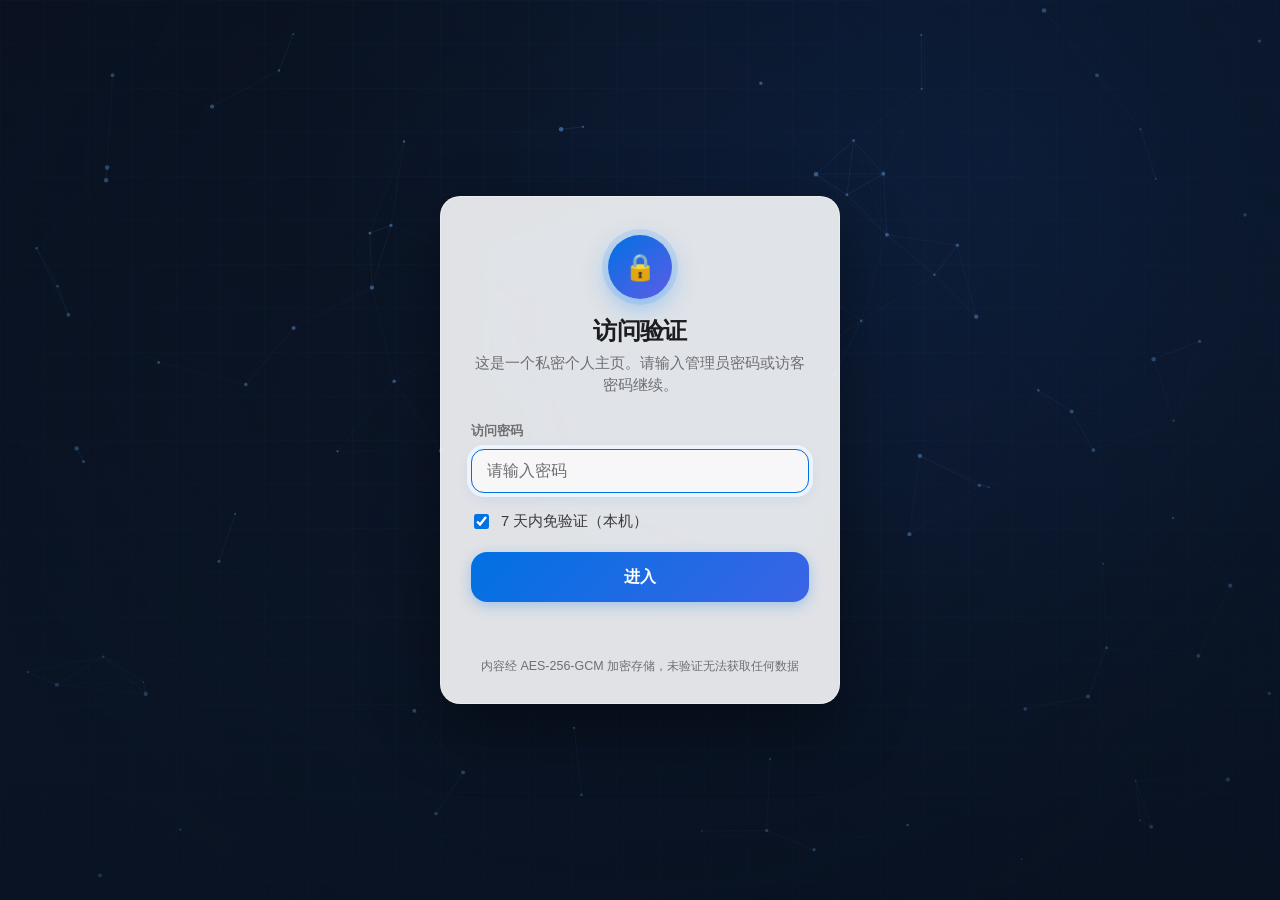
==== commit da1aef0b: "ui: 项目卡片四色淡彩渐变背景+左侧色条(蓝/靛/青/琥珀循环,深色文字保持清晰)" ====
--- a/index.html
+++ b/index.html
@@ -12,7 +12,7 @@
 <meta property="og:title" content="个人主页 · 访问验证" />
 <meta property="og:description" content="个人主页私密空间，需要访问密码。" />
 <link rel="icon" href="data:image/svg+xml,%3Csvg xmlns='http://www.w3.org/2000/svg' viewBox='0 0 100 100'%3E%3Ctext y='.9em' font-size='90'%3E%F0%9F%94%92%3C/text%3E%3C/svg%3E" />
-<link rel="stylesheet" href="./assets/css/style.css?v=20260822e" />
+<link rel="stylesheet" href="./assets/css/style.css?v=20260822f" />
 </head>
 <body>
 <div id="app" class="app-root">
--- a/assets/css/style.css
+++ b/assets/css/style.css
@@ -850,6 +850,23 @@
   transition: transform .2s ease, box-shadow .2s ease;
 }
 .pj-card:hover { transform: translateY(-2px); box-shadow: var(--shadow-hover); }
+/* 每张卡片淡彩渐变背景 + 左侧色条（四色循环，文字保持深色清晰） */
+.pj-card:nth-child(4n+1) {
+  background: linear-gradient(155deg, rgba(0, 113, 227, 0.08), rgba(0, 113, 227, 0.015) 55%), #fff;
+  border-left: 4px solid #0a84ff;
+}
+.pj-card:nth-child(4n+2) {
+  background: linear-gradient(155deg, rgba(94, 92, 230, 0.08), rgba(94, 92, 230, 0.015) 55%), #fff;
+  border-left: 4px solid #5e5ce6;
+}
+.pj-card:nth-child(4n+3) {
+  background: linear-gradient(155deg, rgba(0, 165, 165, 0.08), rgba(0, 165, 165, 0.015) 55%), #fff;
+  border-left: 4px solid #00a5a5;
+}
+.pj-card:nth-child(4n+4) {
+  background: linear-gradient(155deg, rgba(199, 119, 0, 0.08), rgba(199, 119, 0, 0.015) 55%), #fff;
+  border-left: 4px solid #c77700;
+}
 .pj-head {
   display: flex; justify-content: space-between; align-items: center; gap: 14px;
   margin-bottom: 16px;
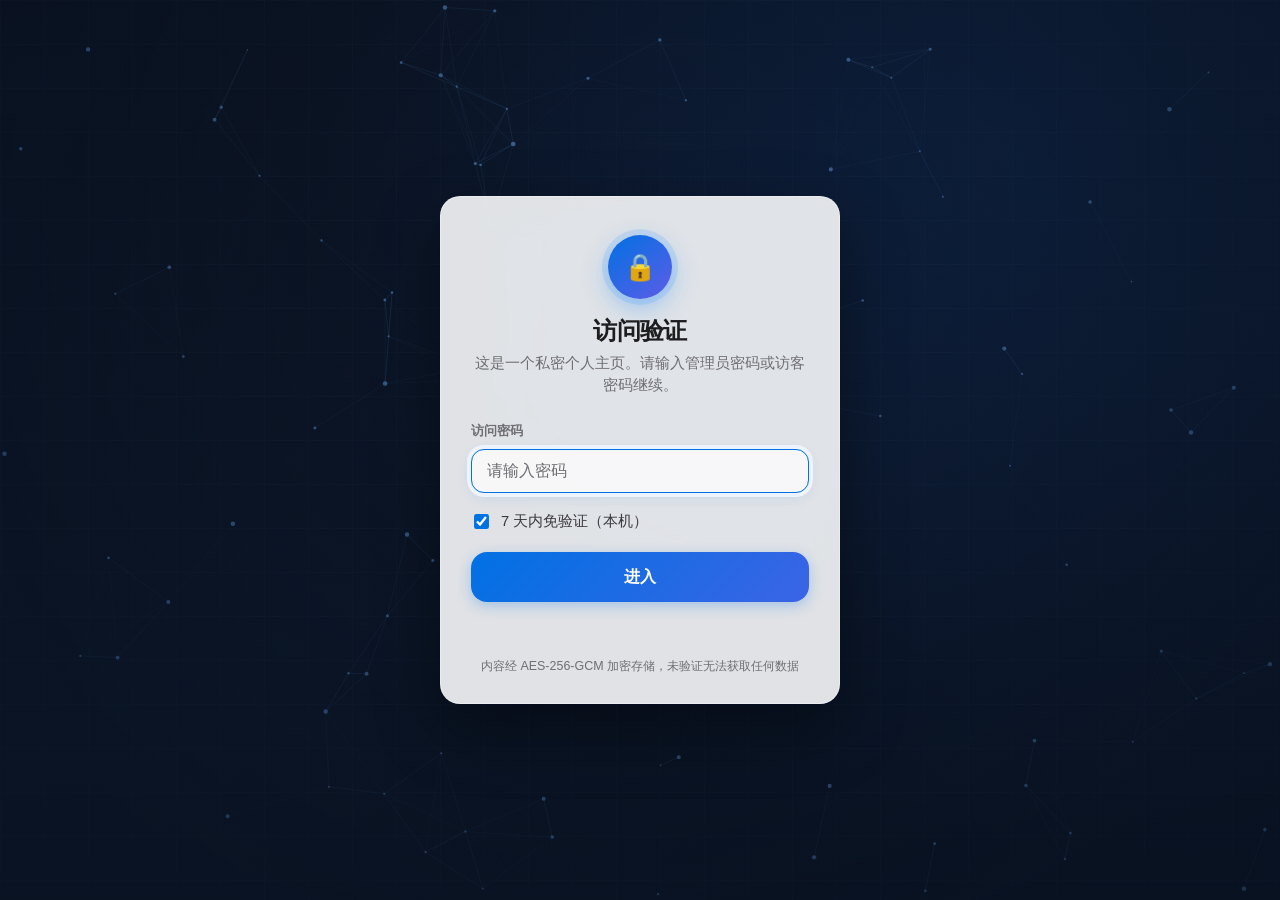
==== commit eedbd864: "feat: 简历页两侧深蓝科技装饰条(星雨+流星 Canvas,大屏显示)" ====
--- a/index.html
+++ b/index.html
@@ -12,15 +12,17 @@
 <meta property="og:title" content="个人主页 · 访问验证" />
 <meta property="og:description" content="个人主页私密空间，需要访问密码。" />
 <link rel="icon" href="data:image/svg+xml,%3Csvg xmlns='http://www.w3.org/2000/svg' viewBox='0 0 100 100'%3E%3Ctext y='.9em' font-size='90'%3E%F0%9F%94%92%3C/text%3E%3C/svg%3E" />
-<link rel="stylesheet" href="./assets/css/style.css?v=20260822f" />
+<link rel="stylesheet" href="./assets/css/style.css?v=20260823a" />
 </head>
 <body>
 <div id="app" class="app-root">
   <div class="boot-loading"><span class="spinner"></span><p>正在加载…</p></div>
 </div>
 <button id="backToTop" class="back-to-top" type="button" title="回到顶部" aria-label="回到顶部" hidden>↑</button>
+<div class="side-deco side-l" aria-hidden="true"><canvas id="sideRainL"></canvas></div>
+<div class="side-deco side-r" aria-hidden="true"><canvas id="sideRainR"></canvas></div>
 <div id="toastHost" class="toast-host" aria-live="polite"></div>
-<script type="module" src="./assets/js/app.js?v=20260822e"></script>
+<script type="module" src="./assets/js/app.js?v=20260822f"></script>
 <noscript>
   <div style="padding:40px;text-align:center;font-family:sans-serif">
     本站需要启用 JavaScript 才能进行访问验证。
--- a/assets/css/style.css
+++ b/assets/css/style.css
@@ -1351,7 +1351,7 @@
 /* ---------- 打印 / 导出 PDF ---------- */
 
 @media print {
-  .nav, .back-to-top, .toast-host, .edit-btn, .filters, .no-print, .footer { display: none !important; }
+  .nav, .back-to-top, .toast-host, .edit-btn, .filters, .no-print, .footer, .side-deco { display: none !important; }
   body { background: #fff; color: #000; font-size: 12pt; }
   .page { max-width: none; padding: 0; }
   .card, .entry, .group { border-color: #ddd; box-shadow: none; break-inside: avoid; }
@@ -1366,3 +1366,23 @@
   }
   .modal-head, .modal-foot { display: none !important; }
 }
+
+
+/* ---------- 简历页两侧科技装饰条（星雨） ---------- */
+
+.side-deco {
+  position: fixed;
+  top: 0; bottom: 0;
+  width: 130px;
+  z-index: -1;
+  display: none;
+  overflow: hidden;
+  background: linear-gradient(180deg, rgba(0, 34, 68, 0.96) 0%, rgba(6, 50, 100, 0.94) 55%, rgba(0, 30, 60, 0.96) 100%);
+}
+.side-deco.side-l { left: 0; border-right: 1px solid rgba(127, 216, 255, 0.14); }
+.side-deco.side-r { right: 0; border-left: 1px solid rgba(127, 216, 255, 0.14); }
+.side-deco canvas { width: 100%; height: 100%; display: block; }
+/* 仅简历页 + 大屏显示 */
+@media (min-width: 1200px) {
+  body[data-page="resume"] .side-deco { display: block; }
+}
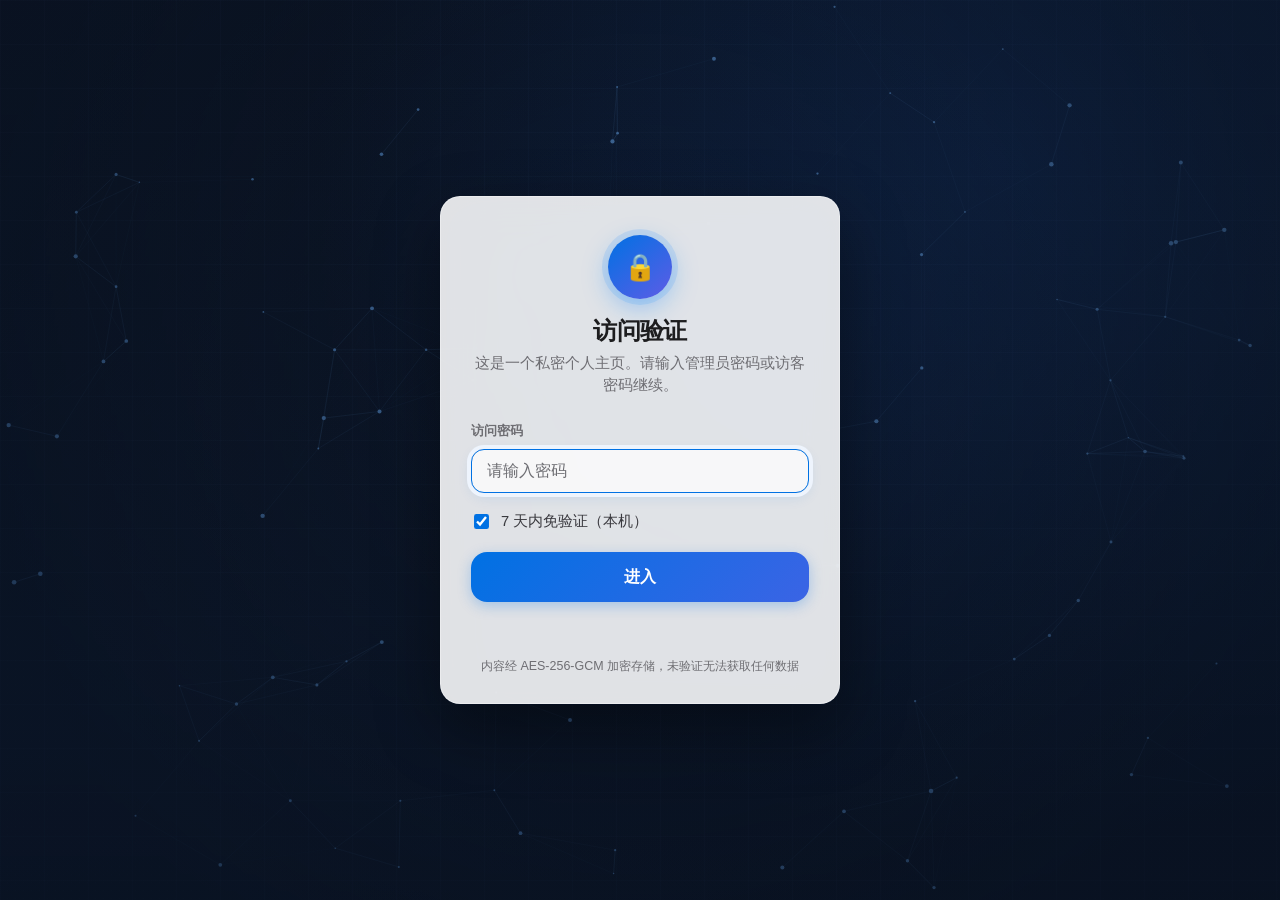
==== commit 6afe120a: "feat: 导航左侧奔跑小人动画(纯CSS摆臂摆腿+弹跳,悬停加速,手机端隐藏)" ====
--- a/index.html
+++ b/index.html
@@ -12,7 +12,7 @@
 <meta property="og:title" content="个人主页 · 访问验证" />
 <meta property="og:description" content="个人主页私密空间，需要访问密码。" />
 <link rel="icon" href="data:image/svg+xml,%3Csvg xmlns='http://www.w3.org/2000/svg' viewBox='0 0 100 100'%3E%3Ctext y='.9em' font-size='90'%3E%F0%9F%94%92%3C/text%3E%3C/svg%3E" />
-<link rel="stylesheet" href="./assets/css/style.css?v=20260823a" />
+<link rel="stylesheet" href="./assets/css/style.css?v=20260823b" />
 </head>
 <body>
 <div id="app" class="app-root">
@@ -22,7 +22,7 @@
 <div class="side-deco side-l" aria-hidden="true"><canvas id="sideRainL"></canvas></div>
 <div class="side-deco side-r" aria-hidden="true"><canvas id="sideRainR"></canvas></div>
 <div id="toastHost" class="toast-host" aria-live="polite"></div>
-<script type="module" src="./assets/js/app.js?v=20260822f"></script>
+<script type="module" src="./assets/js/app.js?v=20260823a"></script>
 <noscript>
   <div style="padding:40px;text-align:center;font-family:sans-serif">
     本站需要启用 JavaScript 才能进行访问验证。
--- a/assets/css/style.css
+++ b/assets/css/style.css
@@ -392,6 +392,27 @@
   transition: height .3s cubic-bezier(.2, .8, .3, 1);
 }
 .nav.scrolled .nav-inner { height: 52px; }
+/* 奔跑小人（纯 CSS 动画，悬停加速） */
+.runner {
+  width: 30px; height: 33px; flex: none;
+  color: #7fd8ff;
+  animation: runnerHop var(--run-dur, .55s) ease-in-out infinite;
+  cursor: pointer;
+}
+.runner-head { fill: currentColor; }
+.runner line { stroke: currentColor; stroke-width: 3.4; stroke-linecap: round; }
+.runner .limb { transform-box: view-box; }
+.runner .arm-a, .runner .leg-b { transform-origin: 20px 15px; animation: limbA var(--run-dur, .55s) ease-in-out infinite; }
+.runner .arm-b, .runner .leg-a { transform-origin: 20px 15px; animation: limbB var(--run-dur, .55s) ease-in-out infinite; }
+.runner .leg-a, .runner .leg-b { transform-origin: 19px 25px; }
+@keyframes limbA { 0% { transform: rotate(40deg); } 100% { transform: rotate(-40deg); } }
+@keyframes limbB { 0% { transform: rotate(-40deg); } 100% { transform: rotate(40deg); } }
+@keyframes runnerHop {
+  0%, 100% { transform: translateY(0) rotate(-4deg); }
+  50% { transform: translateY(-2.5px) rotate(-4deg); }
+}
+.nav-inner:hover .runner { --run-dur: .26s; }
+
 .nav-brand {
   display: inline-flex; align-items: center; gap: 10px;
   letter-spacing: -0.02em; white-space: nowrap;
@@ -1302,6 +1323,7 @@
   body { font-size: 15px; }
   .nav-toggle { display: inline-flex; }
   .brand-text small { display: none; }
+  .runner { display: none; }
   .nav-links {
     position: absolute; top: var(--nav-h); left: 0; right: 0;
     flex-direction: column; align-items: stretch; gap: 0; margin: 0; padding: 8px 12px 14px;
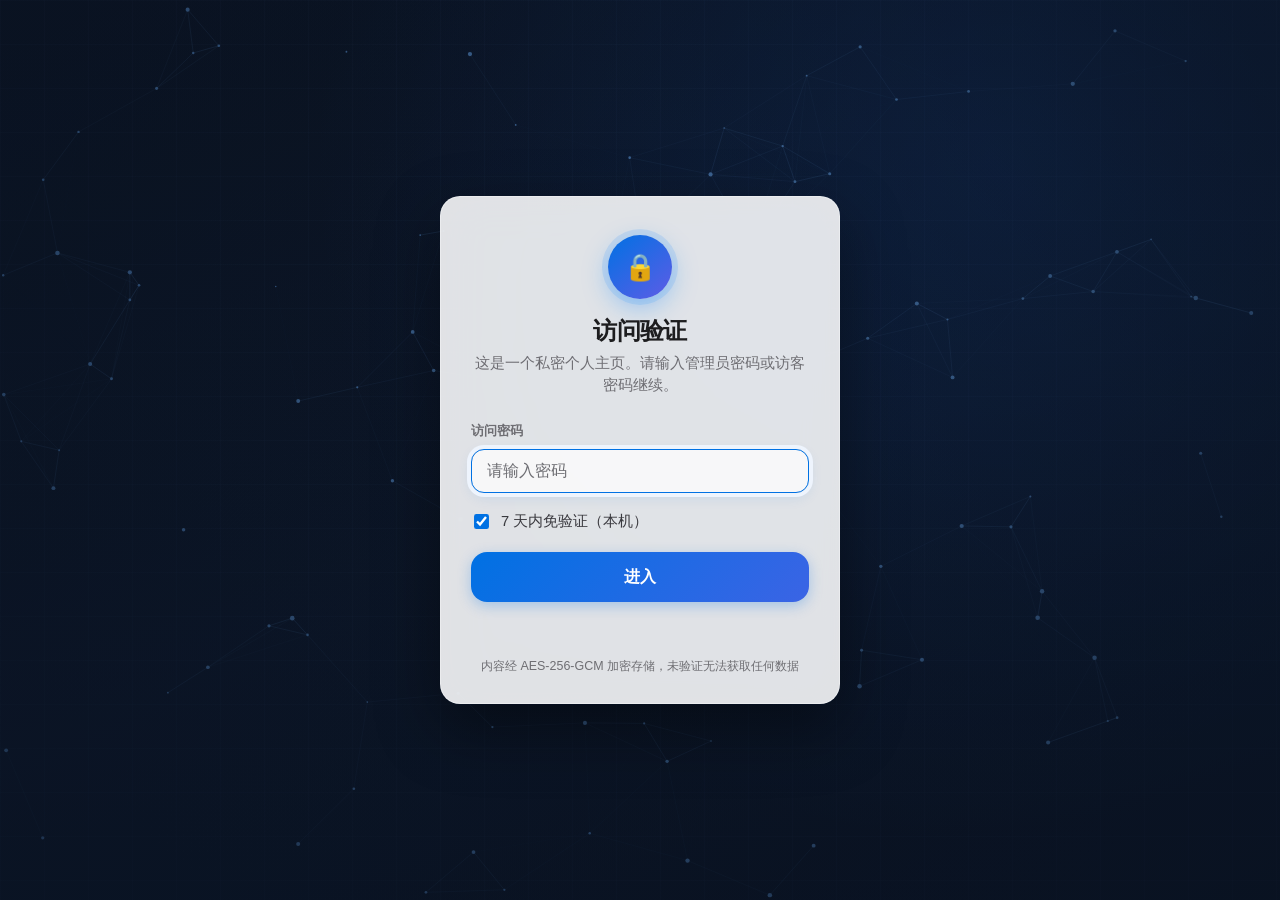
==== commit db7c9fa4: "chore: css 版本参数修正 + 手机端隐藏三小人容器" ====
--- a/index.html
+++ b/index.html
@@ -12,7 +12,7 @@
 <meta property="og:title" content="个人主页 · 访问验证" />
 <meta property="og:description" content="个人主页私密空间，需要访问密码。" />
 <link rel="icon" href="data:image/svg+xml,%3Csvg xmlns='http://www.w3.org/2000/svg' viewBox='0 0 100 100'%3E%3Ctext y='.9em' font-size='90'%3E%F0%9F%94%92%3C/text%3E%3C/svg%3E" />
-<link rel="stylesheet" href="./assets/css/style.css?v=20260823b" />
+<link rel="stylesheet" href="./assets/css/style.css?v=20260823d" />
 </head>
 <body>
 <div id="app" class="app-root">
--- a/assets/css/style.css
+++ b/assets/css/style.css
@@ -392,26 +392,36 @@
   transition: height .3s cubic-bezier(.2, .8, .3, 1);
 }
 .nav.scrolled .nav-inner { height: 52px; }
-/* 奔跑小人（纯 CSS 动画，悬停加速） */
+/* 奔跑小人 ×3（弯曲肘膝二级关节，三人错拍追逐，悬停加速） */
+.runners { display: flex; align-items: center; gap: 1px; flex: none; }
 .runner {
-  width: 30px; height: 33px; flex: none;
+  width: 26px; height: 30px;
   color: #7fd8ff;
   animation: runnerHop var(--run-dur, .55s) ease-in-out infinite;
-  cursor: pointer;
-}
+  animation-delay: var(--run-delay, 0s);
+}
+.runner.r2 { color: #b8e2ff; }
+.runner.r3 { color: #5fb8f0; }
+.runner.r1 { --run-dur: .52s; --run-delay: 0s; }
+.runner.r2 { --run-dur: .58s; --run-delay: .18s; }
+.runner.r3 { --run-dur: .55s; --run-delay: .34s; }
 .runner-head { fill: currentColor; }
-.runner line { stroke: currentColor; stroke-width: 3.4; stroke-linecap: round; }
+.runner line { stroke: currentColor; stroke-width: 3.1; stroke-linecap: round; }
 .runner .limb { transform-box: view-box; }
-.runner .arm-a, .runner .leg-b { transform-origin: 20px 15px; animation: limbA var(--run-dur, .55s) ease-in-out infinite; }
-.runner .arm-b, .runner .leg-a { transform-origin: 20px 15px; animation: limbB var(--run-dur, .55s) ease-in-out infinite; }
-.runner .leg-a, .runner .leg-b { transform-origin: 19px 25px; }
-@keyframes limbA { 0% { transform: rotate(40deg); } 100% { transform: rotate(-40deg); } }
-@keyframes limbB { 0% { transform: rotate(-40deg); } 100% { transform: rotate(40deg); } }
+.runner .arm-a, .runner .leg-b { transform-origin: 20px 13px; animation: limbA var(--run-dur, .55s) ease-in-out infinite; animation-delay: var(--run-delay, 0s); }
+.runner .arm-b, .runner .leg-a { transform-origin: 20px 13px; animation: limbB var(--run-dur, .55s) ease-in-out infinite; animation-delay: var(--run-delay, 0s); }
+.runner .leg-a, .runner .leg-b { transform-origin: 17.5px 24px; }
+.runner .leg-a .shin { transform-origin: 12px 31px; animation: shinA var(--run-dur, .55s) ease-in-out infinite; animation-delay: var(--run-delay, 0s); }
+.runner .leg-b .shin { transform-origin: 23px 30px; animation: shinB var(--run-dur, .55s) ease-in-out infinite; animation-delay: var(--run-delay, 0s); }
+@keyframes limbA { 0% { transform: rotate(42deg); } 100% { transform: rotate(-42deg); } }
+@keyframes limbB { 0% { transform: rotate(-42deg); } 100% { transform: rotate(42deg); } }
+@keyframes shinA { 0% { transform: rotate(52deg); } 100% { transform: rotate(6deg); } }
+@keyframes shinB { 0% { transform: rotate(6deg); } 100% { transform: rotate(52deg); } }
 @keyframes runnerHop {
-  0%, 100% { transform: translateY(0) rotate(-4deg); }
-  50% { transform: translateY(-2.5px) rotate(-4deg); }
-}
-.nav-inner:hover .runner { --run-dur: .26s; }
+  0%, 100% { transform: translateY(0); }
+  50% { transform: translateY(-2.2px); }
+}
+.nav-inner:hover .runner, .nav-inner:hover .runner .limb, .nav-inner:hover .runner .shin { animation-duration: .26s; }
 
 .nav-brand {
   display: inline-flex; align-items: center; gap: 10px;
@@ -1323,7 +1333,7 @@
   body { font-size: 15px; }
   .nav-toggle { display: inline-flex; }
   .brand-text small { display: none; }
-  .runner { display: none; }
+  .runners { display: none; }
   .nav-links {
     position: absolute; top: var(--nav-h); left: 0; right: 0;
     flex-direction: column; align-items: stretch; gap: 0; margin: 0; padding: 8px 12px 14px;
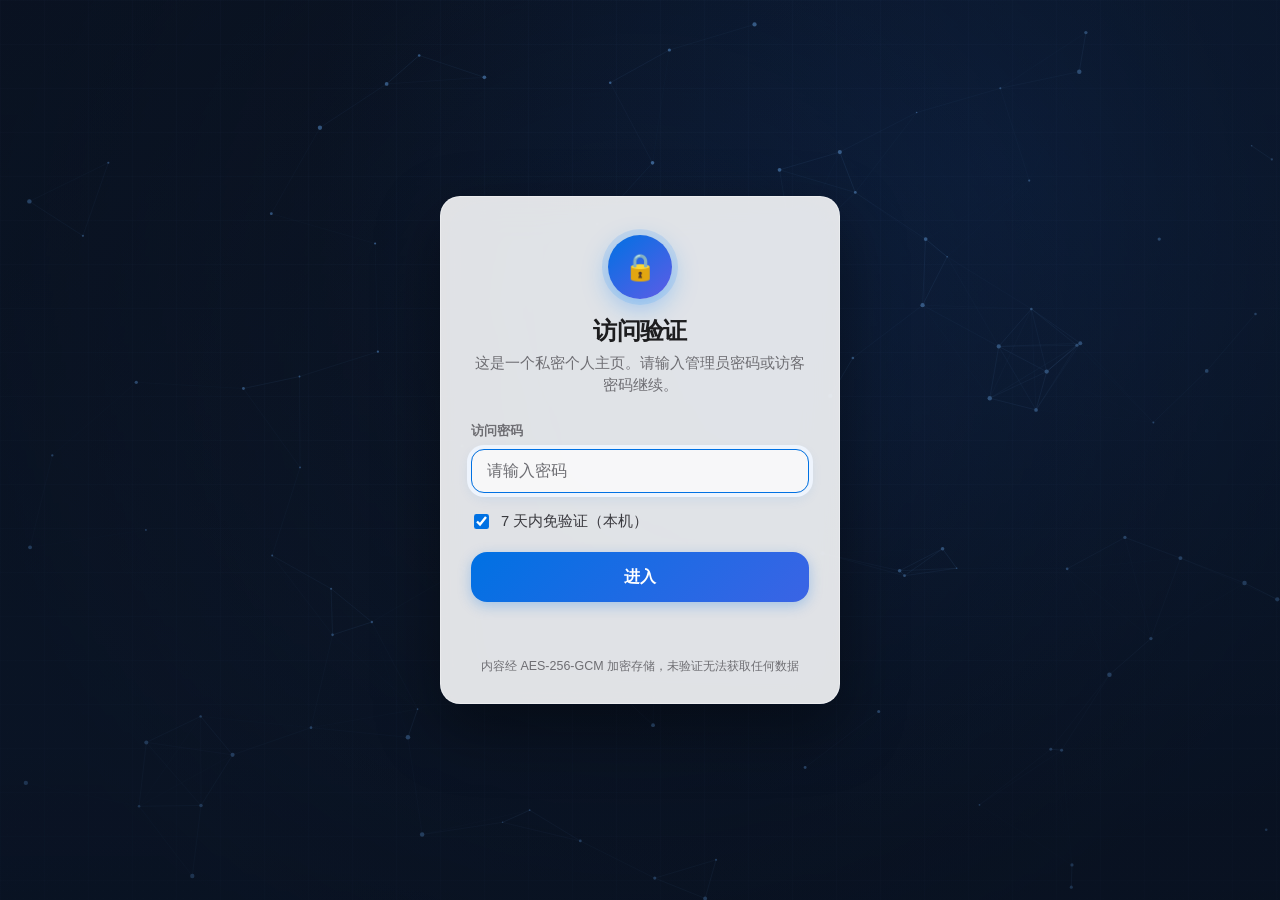
==== commit 61afa372: "feat: 导航图标改为人牵狗遛弯(人慢跑+狗对角碎步+摇尾+牵引绳,悬停加速)" ====
--- a/index.html
+++ b/index.html
@@ -12,7 +12,7 @@
 <meta property="og:title" content="个人主页 · 访问验证" />
 <meta property="og:description" content="个人主页私密空间，需要访问密码。" />
 <link rel="icon" href="data:image/svg+xml,%3Csvg xmlns='http://www.w3.org/2000/svg' viewBox='0 0 100 100'%3E%3Ctext y='.9em' font-size='90'%3E%F0%9F%94%92%3C/text%3E%3C/svg%3E" />
-<link rel="stylesheet" href="./assets/css/style.css?v=20260823d" />
+<link rel="stylesheet" href="./assets/css/style.css?v=20260823e" />
 </head>
 <body>
 <div id="app" class="app-root">
--- a/assets/css/style.css
+++ b/assets/css/style.css
@@ -392,36 +392,44 @@
   transition: height .3s cubic-bezier(.2, .8, .3, 1);
 }
 .nav.scrolled .nav-inner { height: 52px; }
-/* 奔跑小人 ×3（弯曲肘膝二级关节，三人错拍追逐，悬停加速） */
-.runners { display: flex; align-items: center; gap: 1px; flex: none; }
-.runner {
-  width: 26px; height: 30px;
+/* 遛狗小人：人慢跑 + 狗小碎步 + 摇尾（悬停加速） */
+.runners { display: flex; align-items: center; flex: none; }
+.runner.walk-scene {
+  width: 62px; height: 31px;
   color: #7fd8ff;
-  animation: runnerHop var(--run-dur, .55s) ease-in-out infinite;
-  animation-delay: var(--run-delay, 0s);
-}
-.runner.r2 { color: #b8e2ff; }
-.runner.r3 { color: #5fb8f0; }
-.runner.r1 { --run-dur: .52s; --run-delay: 0s; }
-.runner.r2 { --run-dur: .58s; --run-delay: .18s; }
-.runner.r3 { --run-dur: .55s; --run-delay: .34s; }
+}
 .runner-head { fill: currentColor; }
-.runner line { stroke: currentColor; stroke-width: 3.1; stroke-linecap: round; }
+.runner line, .dog line { stroke-linecap: round; }
+.runner line { stroke: currentColor; stroke-width: 3.1; }
+.leash { stroke: rgba(191, 224, 255, 0.75); stroke-width: 1.4; stroke-dasharray: 0; }
+.dog { color: #b8e2ff; }
+.dog line { stroke: currentColor; stroke-width: 2.6; }
+.dog-head { fill: #b8e2ff; }
+.dog-tail { transform-box: view-box; transform-origin: 57.5px 24.5px; animation: tailWag .32s ease-in-out infinite alternate; }
+.dog { animation: dogBob .55s ease-in-out infinite; }
+@keyframes tailWag { from { transform: rotate(-24deg); } to { transform: rotate(18deg); } }
+@keyframes dogBob { 0%, 100% { transform: translateY(0); } 50% { transform: translateY(-1.2px); } }
+/* 人：慢跑节奏 */
 .runner .limb { transform-box: view-box; }
-.runner .arm-a, .runner .leg-b { transform-origin: 20px 13px; animation: limbA var(--run-dur, .55s) ease-in-out infinite; animation-delay: var(--run-delay, 0s); }
-.runner .arm-b, .runner .leg-a { transform-origin: 20px 13px; animation: limbB var(--run-dur, .55s) ease-in-out infinite; animation-delay: var(--run-delay, 0s); }
-.runner .leg-a, .runner .leg-b { transform-origin: 17.5px 24px; }
-.runner .leg-a .shin { transform-origin: 12px 31px; animation: shinA var(--run-dur, .55s) ease-in-out infinite; animation-delay: var(--run-delay, 0s); }
-.runner .leg-b .shin { transform-origin: 23px 30px; animation: shinB var(--run-dur, .55s) ease-in-out infinite; animation-delay: var(--run-delay, 0s); }
-@keyframes limbA { 0% { transform: rotate(42deg); } 100% { transform: rotate(-42deg); } }
-@keyframes limbB { 0% { transform: rotate(-42deg); } 100% { transform: rotate(42deg); } }
-@keyframes shinA { 0% { transform: rotate(52deg); } 100% { transform: rotate(6deg); } }
-@keyframes shinB { 0% { transform: rotate(6deg); } 100% { transform: rotate(52deg); } }
-@keyframes runnerHop {
-  0%, 100% { transform: translateY(0); }
-  50% { transform: translateY(-2.2px); }
-}
-.nav-inner:hover .runner, .nav-inner:hover .runner .limb, .nav-inner:hover .runner .shin { animation-duration: .26s; }
+.runner .arm-a, .runner .leg-b { transform-origin: 19px 13px; animation: limbA .7s ease-in-out infinite; }
+.runner .arm-b, .runner .leg-a { transform-origin: 19px 13px; animation: limbB .7s ease-in-out infinite; }
+.runner .leg-a, .runner .leg-b { transform-origin: 17px 24px; }
+.runner .leg-a .shin { transform-origin: 12px 31px; animation: shinA .7s ease-in-out infinite; }
+.runner .leg-b .shin { transform-origin: 23px 30px; animation: shinB .7s ease-in-out infinite; }
+@keyframes limbA { 0% { transform: rotate(38deg); } 100% { transform: rotate(-38deg); } }
+@keyframes limbB { 0% { transform: rotate(-38deg); } 100% { transform: rotate(38deg); } }
+@keyframes shinA { 0% { transform: rotate(48deg); } 100% { transform: rotate(6deg); } }
+@keyframes shinB { 0% { transform: rotate(6deg); } 100% { transform: rotate(48deg); } }
+/* 狗：对角步态小碎步（前后对角腿同组） */
+.dog .dla, .dog .dld { transform-box: view-box; transform-origin: 78px 25.5px; animation: dogLimbA .38s ease-in-out infinite; }
+.dog .dlb, .dog .dlc { transform-box: view-box; transform-origin: 59px 25.5px; animation: dogLimbB .38s ease-in-out infinite; }
+@keyframes dogLimbA { 0% { transform: rotate(26deg); } 100% { transform: rotate(-26deg); } }
+@keyframes dogLimbB { 0% { transform: rotate(-26deg); } 100% { transform: rotate(26deg); } }
+.runner.walk-scene { animation: humanHop .7s ease-in-out infinite; }
+@keyframes humanHop { 0%, 100% { transform: translateY(0); } 50% { transform: translateY(-1.8px); } }
+.nav-inner:hover .runner .limb, .nav-inner:hover .runner .shin { animation-duration: .32s; }
+.nav-inner:hover .dog-limb { animation-duration: .2s; }
+.nav-inner:hover .dog-tail { animation-duration: .16s; }
 
 .nav-brand {
   display: inline-flex; align-items: center; gap: 10px;
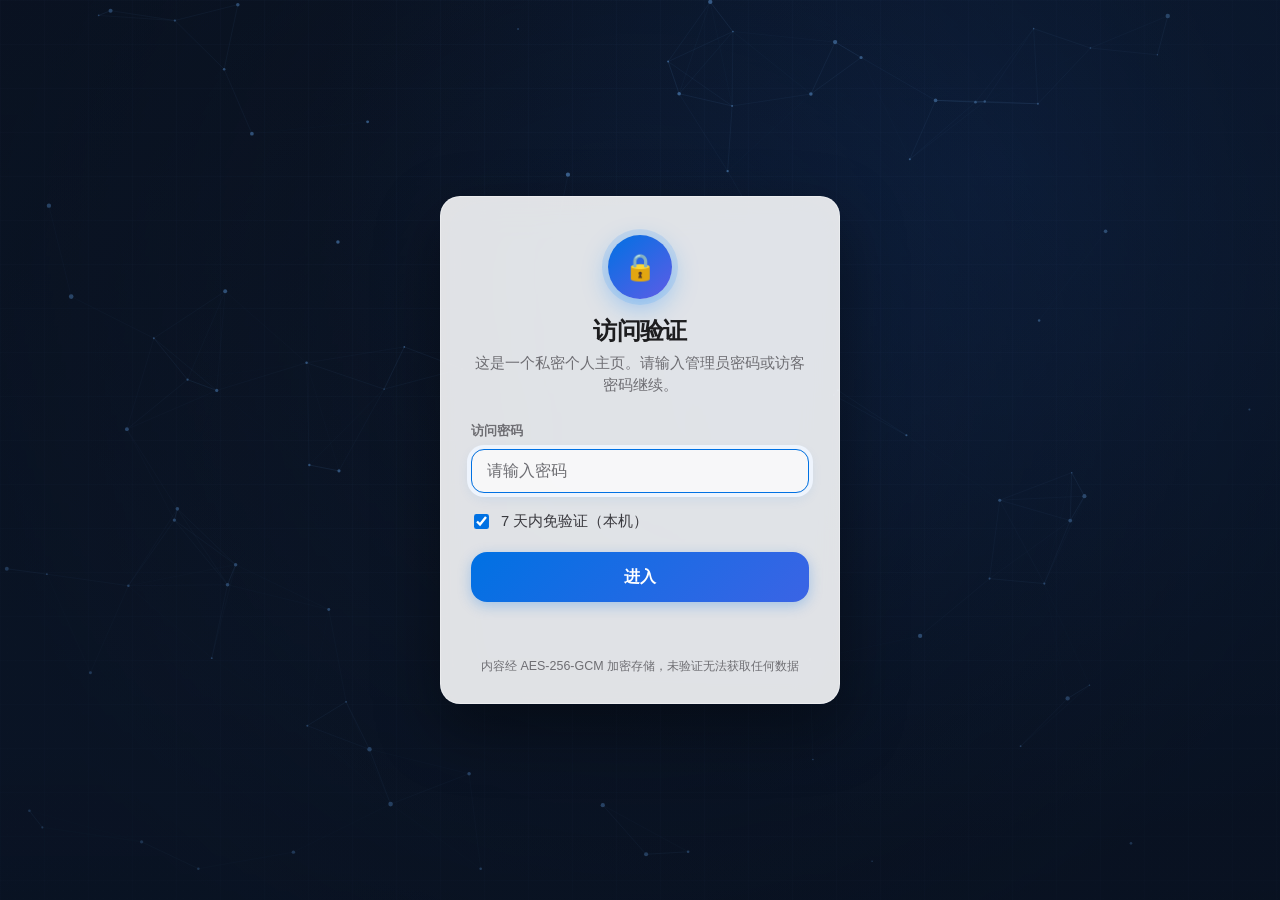
==== commit e661e3be: "fix: 修正 index.html 版本参数(上次替换未命中导致模块缓存)" ====
--- a/index.html
+++ b/index.html
@@ -12,7 +12,7 @@
 <meta property="og:title" content="个人主页 · 访问验证" />
 <meta property="og:description" content="个人主页私密空间，需要访问密码。" />
 <link rel="icon" href="data:image/svg+xml,%3Csvg xmlns='http://www.w3.org/2000/svg' viewBox='0 0 100 100'%3E%3Ctext y='.9em' font-size='90'%3E%F0%9F%94%92%3C/text%3E%3C/svg%3E" />
-<link rel="stylesheet" href="./assets/css/style.css?v=20260823e" />
+<link rel="stylesheet" href="./assets/css/style.css?v=20260824a" />
 </head>
 <body>
 <div id="app" class="app-root">
@@ -22,7 +22,7 @@
 <div class="side-deco side-l" aria-hidden="true"><canvas id="sideRainL"></canvas></div>
 <div class="side-deco side-r" aria-hidden="true"><canvas id="sideRainR"></canvas></div>
 <div id="toastHost" class="toast-host" aria-live="polite"></div>
-<script type="module" src="./assets/js/app.js?v=20260823a"></script>
+<script type="module" src="./assets/js/app.js?v=20260824a"></script>
 <noscript>
   <div style="padding:40px;text-align:center;font-family:sans-serif">
     本站需要启用 JavaScript 才能进行访问验证。
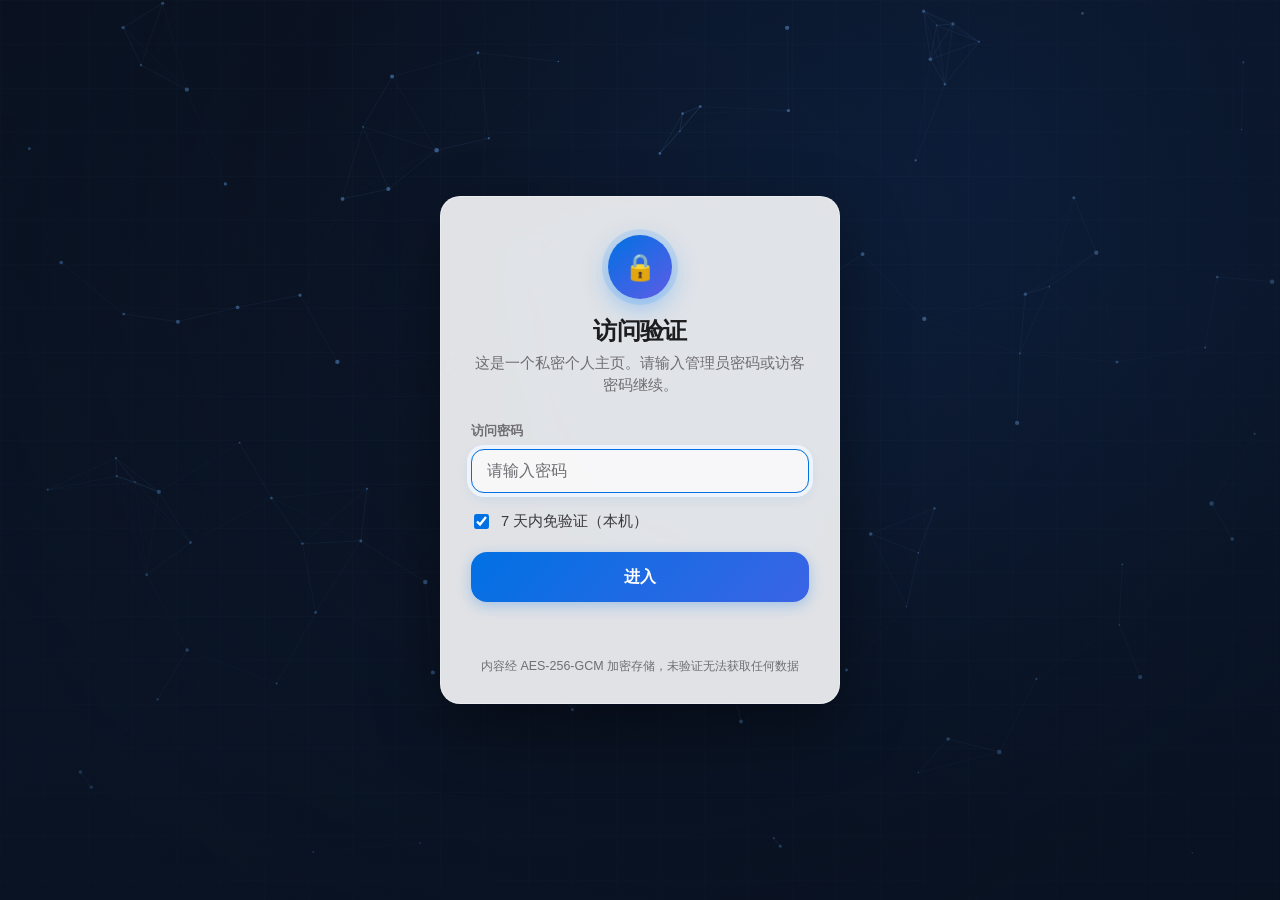
==== commit cab3bc91: "fix: 人牵狗改真实走路步态(小摆幅/前腿直后腿弯/躯干竖直/慢周期,狗改慢速小跑)" ====
--- a/index.html
+++ b/index.html
@@ -12,7 +12,7 @@
 <meta property="og:title" content="个人主页 · 访问验证" />
 <meta property="og:description" content="个人主页私密空间，需要访问密码。" />
 <link rel="icon" href="data:image/svg+xml,%3Csvg xmlns='http://www.w3.org/2000/svg' viewBox='0 0 100 100'%3E%3Ctext y='.9em' font-size='90'%3E%F0%9F%94%92%3C/text%3E%3C/svg%3E" />
-<link rel="stylesheet" href="./assets/css/style.css?v=20260824a" />
+<link rel="stylesheet" href="./assets/css/style.css?v=20260824b" />
 </head>
 <body>
 <div id="app" class="app-root">
@@ -22,7 +22,7 @@
 <div class="side-deco side-l" aria-hidden="true"><canvas id="sideRainL"></canvas></div>
 <div class="side-deco side-r" aria-hidden="true"><canvas id="sideRainR"></canvas></div>
 <div id="toastHost" class="toast-host" aria-live="polite"></div>
-<script type="module" src="./assets/js/app.js?v=20260824a"></script>
+<script type="module" src="./assets/js/app.js?v=20260824b"></script>
 <noscript>
   <div style="padding:40px;text-align:center;font-family:sans-serif">
     本站需要启用 JavaScript 才能进行访问验证。
--- a/assets/css/style.css
+++ b/assets/css/style.css
@@ -405,31 +405,31 @@
 .dog { color: #b8e2ff; }
 .dog line { stroke: currentColor; stroke-width: 2.6; }
 .dog-head { fill: #b8e2ff; }
-.dog-tail { transform-box: view-box; transform-origin: 57.5px 24.5px; animation: tailWag .32s ease-in-out infinite alternate; }
-.dog { animation: dogBob .55s ease-in-out infinite; }
+.dog-tail { transform-box: view-box; transform-origin: 57.5px 24.5px; animation: tailWag .45s ease-in-out infinite alternate; }
+.dog { animation: dogBob .75s ease-in-out infinite; }
 @keyframes tailWag { from { transform: rotate(-24deg); } to { transform: rotate(18deg); } }
-@keyframes dogBob { 0%, 100% { transform: translateY(0); } 50% { transform: translateY(-1.2px); } }
+@keyframes dogBob { 0%, 100% { transform: translateY(0); } 50% { transform: translateY(-0.8px); } }
 /* 人：慢跑节奏 */
 .runner .limb { transform-box: view-box; }
-.runner .arm-a, .runner .leg-b { transform-origin: 19px 13px; animation: limbA .7s ease-in-out infinite; }
-.runner .arm-b, .runner .leg-a { transform-origin: 19px 13px; animation: limbB .7s ease-in-out infinite; }
+.runner .arm-a, .runner .leg-b { transform-origin: 19px 13px; animation: limbA 1.15s ease-in-out infinite; }
+.runner .arm-b, .runner .leg-a { transform-origin: 19px 13px; animation: limbB 1.15s ease-in-out infinite; }
 .runner .leg-a, .runner .leg-b { transform-origin: 17px 24px; }
-.runner .leg-a .shin { transform-origin: 12px 31px; animation: shinA .7s ease-in-out infinite; }
-.runner .leg-b .shin { transform-origin: 23px 30px; animation: shinB .7s ease-in-out infinite; }
-@keyframes limbA { 0% { transform: rotate(38deg); } 100% { transform: rotate(-38deg); } }
-@keyframes limbB { 0% { transform: rotate(-38deg); } 100% { transform: rotate(38deg); } }
-@keyframes shinA { 0% { transform: rotate(48deg); } 100% { transform: rotate(6deg); } }
-@keyframes shinB { 0% { transform: rotate(6deg); } 100% { transform: rotate(48deg); } }
+.runner .leg-a .shin { transform-origin: 12px 31px; animation: shinA 1.15s ease-in-out infinite; }
+.runner .leg-b .shin { transform-origin: 23px 30px; animation: shinB 1.15s ease-in-out infinite; }
+@keyframes limbA { 0% { transform: rotate(24deg); } 100% { transform: rotate(-24deg); } }
+@keyframes limbB { 0% { transform: rotate(-24deg); } 100% { transform: rotate(24deg); } }
+@keyframes shinA { 0% { transform: rotate(26deg); } 100% { transform: rotate(2deg); } }
+@keyframes shinB { 0% { transform: rotate(2deg); } 100% { transform: rotate(26deg); } }
 /* 狗：对角步态小碎步（前后对角腿同组） */
-.dog .dla, .dog .dld { transform-box: view-box; transform-origin: 78px 25.5px; animation: dogLimbA .38s ease-in-out infinite; }
-.dog .dlb, .dog .dlc { transform-box: view-box; transform-origin: 59px 25.5px; animation: dogLimbB .38s ease-in-out infinite; }
-@keyframes dogLimbA { 0% { transform: rotate(26deg); } 100% { transform: rotate(-26deg); } }
-@keyframes dogLimbB { 0% { transform: rotate(-26deg); } 100% { transform: rotate(26deg); } }
-.runner.walk-scene { animation: humanHop .7s ease-in-out infinite; }
-@keyframes humanHop { 0%, 100% { transform: translateY(0); } 50% { transform: translateY(-1.8px); } }
-.nav-inner:hover .runner .limb, .nav-inner:hover .runner .shin { animation-duration: .32s; }
-.nav-inner:hover .dog-limb { animation-duration: .2s; }
-.nav-inner:hover .dog-tail { animation-duration: .16s; }
+.dog .dla, .dog .dld { transform-box: view-box; transform-origin: 78px 25.5px; animation: dogLimbA .52s ease-in-out infinite; }
+.dog .dlb, .dog .dlc { transform-box: view-box; transform-origin: 59px 25.5px; animation: dogLimbB .52s ease-in-out infinite; }
+@keyframes dogLimbA { 0% { transform: rotate(20deg); } 100% { transform: rotate(-20deg); } }
+@keyframes dogLimbB { 0% { transform: rotate(-20deg); } 100% { transform: rotate(20deg); } }
+.runner.walk-scene { animation: humanHop 1.15s ease-in-out infinite; }
+@keyframes humanHop { 0%, 100% { transform: translateY(0); } 50% { transform: translateY(-0.7px); } }
+.nav-inner:hover .runner .limb, .nav-inner:hover .runner .shin { animation-duration: .55s; }
+.nav-inner:hover .dog-limb { animation-duration: .3s; }
+.nav-inner:hover .dog-tail { animation-duration: .22s; }
 
 .nav-brand {
   display: inline-flex; align-items: center; gap: 10px;
